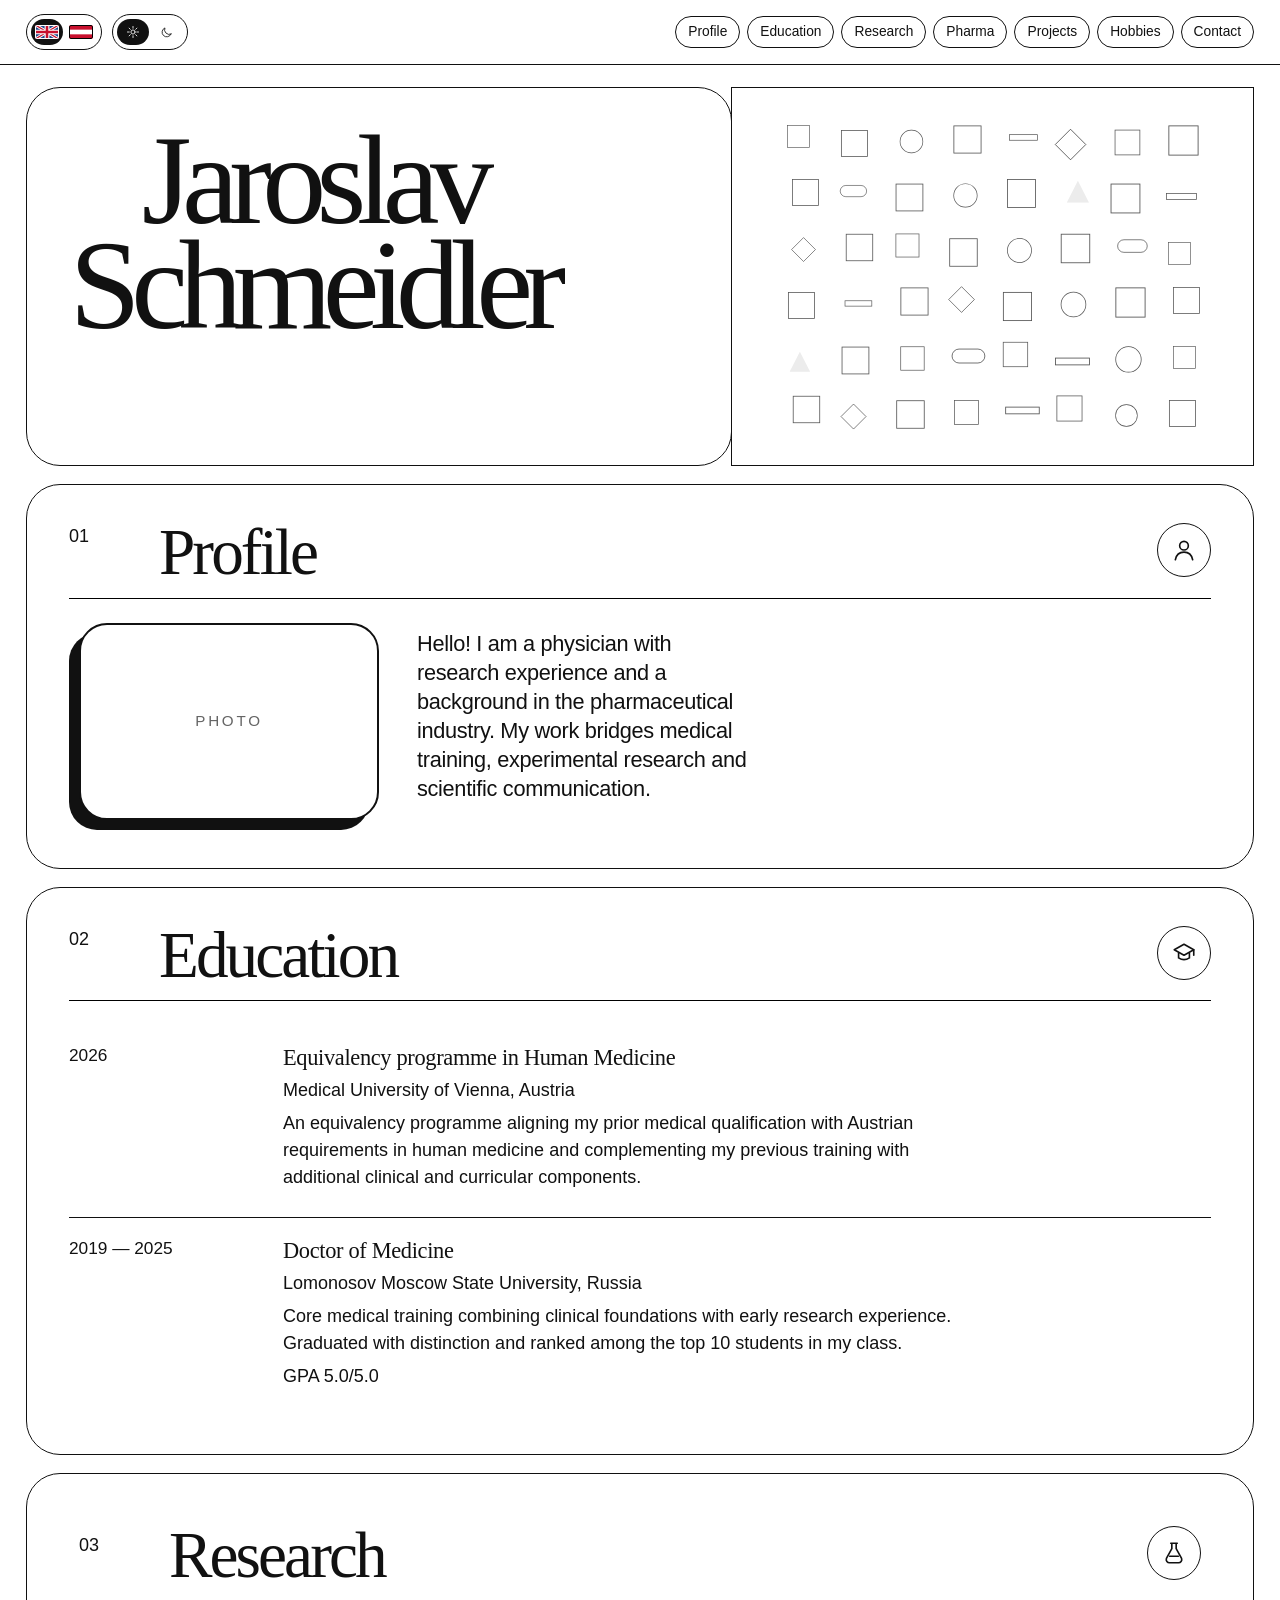
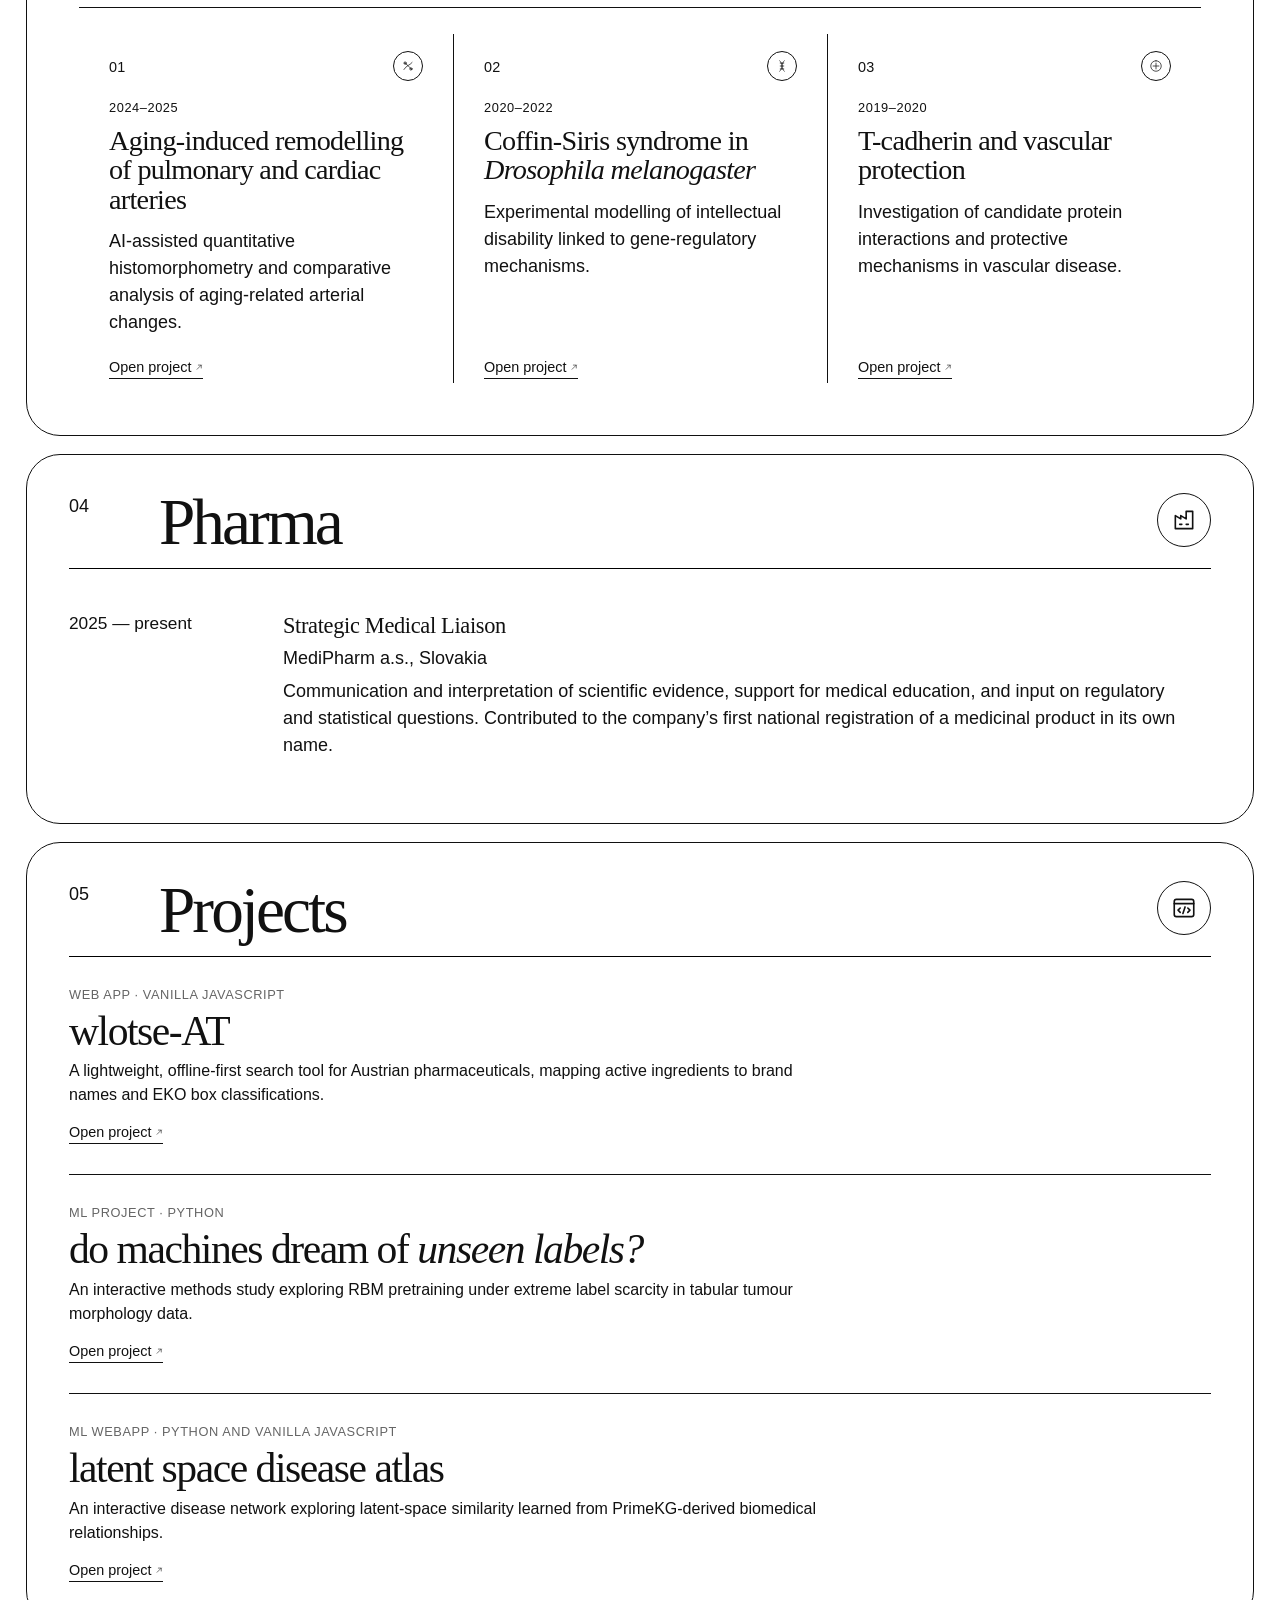
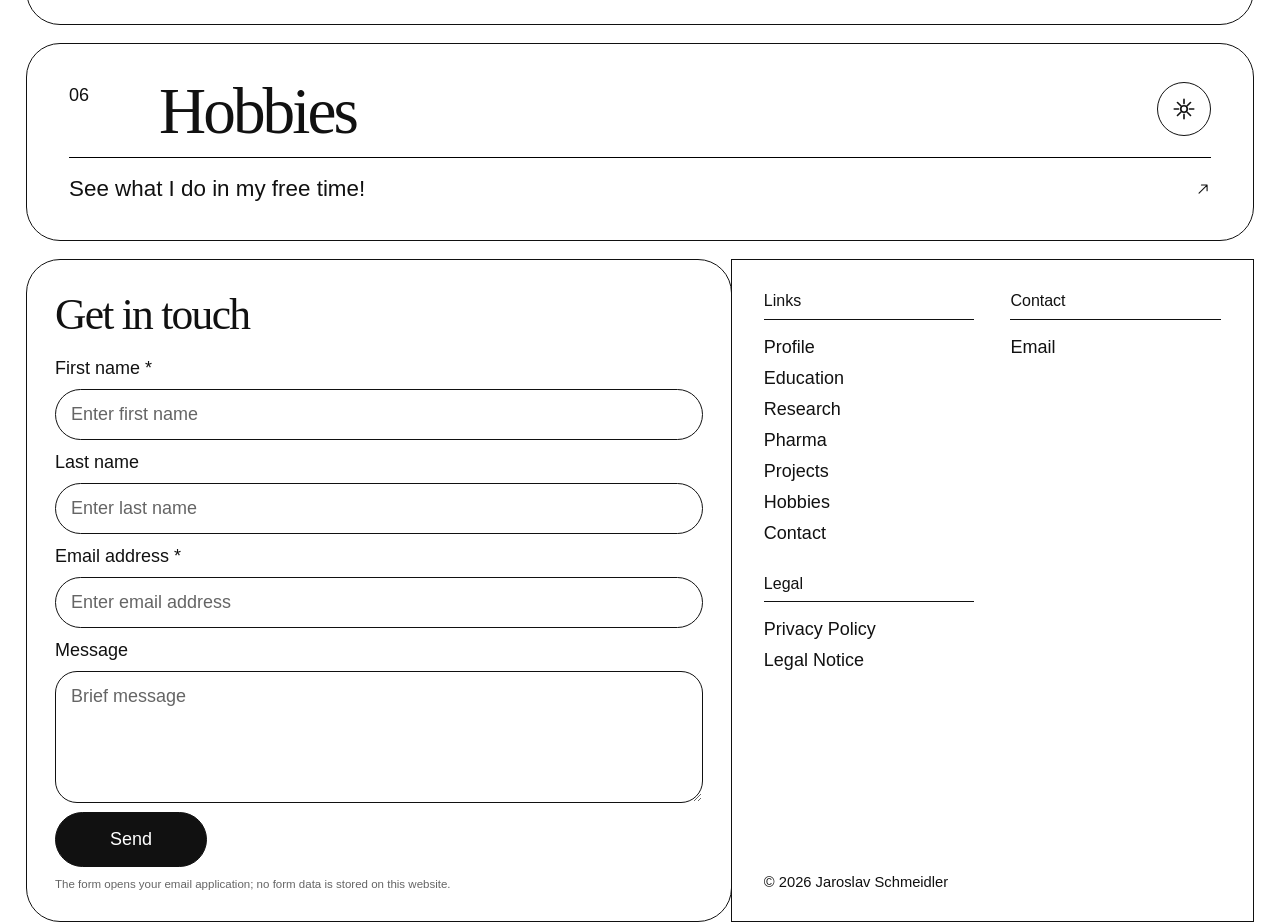
==== index.html @ 6e978675 "Update index.html" ====
<!DOCTYPE html>
<html lang="en">
<head>
  <meta charset="UTF-8" />
  <meta name="viewport" content="width=device-width, initial-scale=1.0" />
  <meta name="description" content="Jaro Schmeidler | CV" />
  <title>Jaro Schmeidler | CV</title>

  <link
          rel="icon"
          href="data:image/svg+xml,%3Csvg xmlns='http://www.w3.org/2000/svg' viewBox='0 0 64 64'%3E%3Crect x='1' y='1' width='62' height='62' rx='16' fill='white' stroke='black' stroke-width='2'/%3E%3Ctext x='32' y='47' text-anchor='middle' font-family='Georgia,serif' font-size='48' fill='black'%3EJ%3C/text%3E%3C/svg%3E"
  />

  <script data-theme-init>
    try {
      const savedTheme = localStorage.getItem("site-theme");
      document.documentElement.dataset.theme = savedTheme || "light";
    } catch {
      document.documentElement.dataset.theme = "light";
    }
  </script>

  <link rel="stylesheet" href="style.css?v=44" />
</head>
<body>
<header class="site-header">
  <div class="header-left">
    <div class="language-switch lang-en" aria-label="Language selection">
      <a
              class="lang-link active"
              href="index.html"
              lang="en"
              hreflang="en"
              aria-label="English"
      >
          <span class="flag-frame" aria-hidden="true">
            <svg
                    class="flag-icon"
                    viewBox="0 0 30 18"
                    preserveAspectRatio="none"
                    xmlns="http://www.w3.org/2000/svg"
                    aria-hidden="true"
                    focusable="false"
            >
              <g>
                <rect width="30" height="18" fill="#21468B" />
                <path
                        d="M-1 -1L31 19M31 -1L-1 19"
                        stroke="#fff"
                        stroke-width="4"
                        stroke-linecap="butt"
                />
                <path
                        d="M-1 -1L31 19M31 -1L-1 19"
                        stroke="#C8102E"
                        stroke-width="1.5"
                        stroke-linecap="butt"
                />
                <path
                        d="M15 0v18M0 9h30"
                        stroke="#fff"
                        stroke-width="6"
                        stroke-linecap="butt"
                />
                <path
                        d="M15 0v18M0 9h30"
                        stroke="#C8102E"
                        stroke-width="3.2"
                        stroke-linecap="butt"
                />
              </g>
            </svg>
          </span>
      </a>

      <a
              class="lang-link"
              href="index-de.html"
              lang="de"
              hreflang="de"
              aria-label="Deutsch"
      >
          <span class="flag-frame" aria-hidden="true">
            <svg
                    class="flag-icon"
                    viewBox="0 0 30 18"
                    preserveAspectRatio="none"
                    xmlns="http://www.w3.org/2000/svg"
                    aria-hidden="true"
                    focusable="false"
            >
              <rect width="30" height="18" fill="#fff" />
              <rect width="30" height="6" y="0" fill="#C8102E" />
              <rect width="30" height="6" y="12" fill="#C8102E" />
            </svg>
          </span>
      </a>
    </div>

    <button
            class="theme-toggle"
            type="button"
            aria-label="Toggle colour scheme"
            aria-pressed="false"
            title="Light / dark mode"
    >
        <span class="theme-track" aria-hidden="true">
          <svg class="theme-sun" viewBox="0 0 24 24">
            <circle cx="12" cy="12" r="3.5" />
            <path d="M12 2.5v3M12 18.5v3M2.5 12h3M18.5 12h3M5.3 5.3l2.1 2.1M16.6 16.6l2.1 2.1M18.7 5.3l-2.1 2.1M7.4 16.6l-2.1 2.1" />
          </svg>

          <svg class="theme-moon" viewBox="0 0 24 24">
            <path d="M19 15.5A8 8 0 0 1 8.5 5a8 8 0 1 0 10.5 10.5z" />
          </svg>

          <span class="theme-knob"></span>
        </span>
    </button>
  </div>

  <button class="menu-toggle" aria-expanded="false" aria-controls="main-nav">
    <span></span>
    <span></span>
    <b class="sr-only">Open menu</b>
  </button>

  <nav id="main-nav" class="nav">
    <a href="#profile">Profile</a>
    <a href="#education">Education</a>
    <a href="#research">Research</a>
    <a href="#experience">Pharma</a>
    <a href="#projects">Projects</a>
    <a href="#hobbies">Hobbies</a>
    <a href="#contact">Contact</a>
  </nav>
</header>

<main id="top">
  <section class="hero page-shell">
    <div class="hero-title-card">
      <h1>Jaroslav<br>Schmeidler</h1>
    </div>

    <div class="hero-symbol-card" aria-hidden="true">
      <div class="abstract-grid" aria-hidden="true"></div>
    </div>
  </section>

  <section class="content-card page-shell home-section" id="profile">
    <div class="card-heading">
      <span>01</span>
      <h2>Profile</h2>
      <span class="section-icon" aria-hidden="true">
          <svg viewBox="0 0 24 24">
            <circle cx="12" cy="8" r="4" />
            <path d="M4 21c1-5 4-7 8-7s7 2 8 7" />
          </svg>
        </span>
    </div>

    <div class="profile-grid profile-only-grid">
      <div class="profile-image-frame" aria-hidden="true">
        <div class="profile-image-inner">
          <div class="profile-image-placeholder">PHOTO</div>
        </div>
      </div>

      <div class="large-copy profile-copy">
        <p>
          Hello! I am a physician with research experience and a background in the pharmaceutical industry. My work bridges medical training, experimental research and scientific communication.
        </p>
      </div>
    </div>
  </section>

  <section class="content-card page-shell home-section" id="education">
    <div class="card-heading simple-heading">
      <span>02</span>
      <h2>Education</h2>
      <span class="section-icon" aria-hidden="true">
          <svg viewBox="0 0 24 24">
            <path d="M3 9l9-5 9 5-9 5z" />
            <path d="M7 12v4.5c3 2 7 2 10 0V12" />
            <path d="M21 9v5" />
          </svg>
        </span>
    </div>

    <div class="education-list">
      <article class="education-row">
        <div class="timeline-date">2026</div>
        <div>
          <h3>Equivalency programme in Human Medicine</h3>
          <p class="institution">Medical University of Vienna, Austria</p>
          <p>
            An equivalency programme aligning my prior medical qualification with Austrian requirements in human medicine and complementing my previous training with additional clinical and curricular components.
          </p>
        </div>
      </article>

      <article class="education-row">
        <div class="timeline-date">2019 — 2025</div>
        <div>
          <h3>Doctor of Medicine</h3>
          <p class="institution">Lomonosov Moscow State University, Russia</p>
          <p>
            Core medical training combining clinical foundations with early research experience. Graduated with distinction and ranked among the top 10 students in my class.
          </p>
          <p>GPA 5.0/5.0</p>
        </div>
      </article>
    </div>
  </section>

  <section class="page-shell home-section research-section" id="research">
    <div class="research-title-pill">
      <span class="section-number">03</span>
      <h2>Research</h2>
      <span class="section-icon research-heading-icon" aria-hidden="true">
          <svg viewBox="0 0 24 24">
            <path d="M9 3h6M10 3v5l-5 9a3 3 0 0 0 3 4h8a3 3 0 0 0 3-4l-5-9V3" />
            <path d="M8 15h8" />
          </svg>
        </span>
    </div>

    <div class="research-grid">
      <a class="research-card" href="research.html#vascular-aging">
          <span class="research-icon" aria-hidden="true">
            <svg viewBox="0 0 24 24">
              <path d="M5 18c4-7 10-7 14-12M6 7c4 2 8 6 12 11" />
              <circle cx="7" cy="7" r="2" />
              <circle cx="17" cy="17" r="2" />
            </svg>
          </span>
        <span class="number">01</span>
        <p class="meta">2024–2025</p>
        <h3>Aging-induced remodelling of pulmonary and cardiac arteries</h3>
        <p>AI-assisted quantitative histomorphometry and comparative analysis of aging-related arterial changes.</p>
        <span class="open">
            Open project
            <svg class="arrow-icon" viewBox="0 0 20 20" aria-hidden="true" focusable="false">
              <path d="M5 15L15 5M8 5h7v7" />
            </svg>
          </span>
      </a>

      <a class="research-card" href="research.html#coffin-siris">
          <span class="research-icon" aria-hidden="true">
            <svg viewBox="0 0 24 24">
              <path d="M8 3c6 4 2 14 8 18M16 3C10 7 14 17 8 21" />
              <path d="M9 7h6M9 12h6M9 17h6" />
            </svg>
          </span>
        <span class="number">02</span>
        <p class="meta">2020–2022</p>
        <h3>Coffin-Siris syndrome in <em>Drosophila melanogaster</em></h3>
        <p>Experimental modelling of intellectual disability linked to gene-regulatory mechanisms.</p>
        <span class="open">
            Open project
            <svg class="arrow-icon" viewBox="0 0 20 20" aria-hidden="true" focusable="false">
              <path d="M5 15L15 5M8 5h7v7" />
            </svg>
          </span>
      </a>

      <a class="research-card" href="research.html#t-cadherin">
          <span class="research-icon" aria-hidden="true">
            <svg viewBox="0 0 24 24">
              <path d="M12 3c5 0 9 4 9 9s-4 9-9 9-9-4-9-9 4-9 9-9z" />
              <path d="M7 12h10M12 7v10" />
            </svg>
          </span>
        <span class="number">03</span>
        <p class="meta">2019–2020</p>
        <h3>T-cadherin and vascular protection</h3>
        <p>Investigation of candidate protein interactions and protective mechanisms in vascular disease.</p>
        <span class="open">
            Open project
            <svg class="arrow-icon" viewBox="0 0 20 20" aria-hidden="true" focusable="false">
              <path d="M5 15L15 5M8 5h7v7" />
            </svg>
          </span>
      </a>
    </div>
  </section>

  <section class="content-card page-shell home-section" id="experience">
    <div class="card-heading">
      <span>04</span>
      <h2>Pharma</h2>
      <span class="section-icon" aria-hidden="true">
          <svg viewBox="0 0 24 24">
            <path d="M4 20V8l5 3V8l5 3V4h6v16z" />
            <path d="M8 16h2M14 16h2" />
          </svg>
        </span>
    </div>

    <div class="timeline">
      <article class="timeline-item">
        <div class="timeline-date">2025 — present</div>
        <div>
          <h3>Strategic Medical Liaison</h3>
          <p class="institution">MediPharm a.s., Slovakia</p>
          <p>
            Communication and interpretation of scientific evidence, support for medical education, and input on regulatory and statistical questions. Contributed to the company’s first national registration of a medicinal product in its own name.
          </p>
        </div>
      </article>
    </div>
  </section>

  <section class="content-card page-shell projects-card home-section" id="projects">
    <div class="card-heading">
      <span>05</span>
      <h2>Projects</h2>
      <span class="section-icon" aria-hidden="true">
          <svg viewBox="0 0 24 24">
            <rect x="3" y="4" width="18" height="16" rx="2" />
            <path d="M3 8h18M8.5 12l-2 2 2 2M15.5 12l2 2-2 2M13 11l-2 6" />
          </svg>
        </span>
    </div>

    <a
            class="project-feature"
            href="https://schmeidler.at/wlotse-at.github.io/"
            target="_blank"
            rel="noopener noreferrer"
    >
        <span class="project-feature-copy">
          <span class="project-tech">Web app · Vanilla JavaScript</span>
          <strong>wlotse-AT</strong>
          <span class="project-description">
            A lightweight, offline-first search tool for Austrian pharmaceuticals, mapping active ingredients to brand names and EKO box classifications.
          </span>
          <span class="open">
            Open project
            <svg class="arrow-icon" viewBox="0 0 20 20" aria-hidden="true" focusable="false">
              <path d="M5 15L15 5M8 5h7v7" />
            </svg>
          </span>
        </span>
    </a>

    <a class="project-feature" href="rbm-study/index.html">
        <span class="project-feature-copy">
          <span class="project-tech">ML PROJECT · PYTHON</span>
          <strong>do machines dream of <em>unseen labels?</em></strong>
          <span class="project-description">
            An interactive methods study exploring RBM pretraining under extreme label scarcity in tabular tumour morphology data.
          </span>
          <span class="open">
            Open project
            <svg class="arrow-icon" viewBox="0 0 20 20" aria-hidden="true" focusable="false">
              <path d="M5 15L15 5M8 5h7v7" />
            </svg>
          </span>
        </span>
    </a>

        <a class="project-feature" href="lsda/index.html">
        <span class="project-feature-copy">
          <span class="project-tech">ML WEBAPP · PYTHON AND VANILLA JAVASCRIPT</span>
          <strong>latent space disease atlas</strong>
          <span class="project-description">
            An interactive disease network exploring latent-space similarity learned from PrimeKG-derived biomedical relationships.
          </span>
          <span class="open">
            Open project
            <svg class="arrow-icon" viewBox="0 0 20 20" aria-hidden="true" focusable="false">
              <path d="M5 15L15 5M8 5h7v7" />
            </svg>
          </span>
        </span>
    </a>
  </section>

  <section class="content-card page-shell hobbies-card home-section" id="hobbies">
    <div class="card-heading">
      <span>06</span>
      <h2>Hobbies</h2>
      <span class="section-icon" aria-hidden="true">
          <svg viewBox="0 0 24 24">
            <path d="M12 3v4M12 17v4M3 12h4M17 12h4" />
            <path d="M6 6l3 3M15 15l3 3M18 6l-3 3M9 15l-3 3" />
            <circle cx="12" cy="12" r="3" />
          </svg>
        </span>
    </div>

    <a class="hobby-callout" href="hobbies.html">
      <span>See what I do in my free time!</span>
      <svg class="arrow-icon" viewBox="0 0 20 20" aria-hidden="true" focusable="false">
        <path d="M5 15L15 5M8 5h7v7" />
      </svg>
    </a>
  </section>

  <section class="contact-footer page-shell" id="contact">
    <div class="contact-panel">
      <h2>Get in touch</h2>

      <form id="contact-form">
        <label>
          First name *
          <input name="firstName" required placeholder="Enter first name">
        </label>

        <label>
          Last name
          <input name="lastName" placeholder="Enter last name">
        </label>

        <label>
          Email address *
          <input name="email" type="email" required placeholder="Enter email address">
        </label>

        <label>
          Message
          <textarea name="message" rows="4" placeholder="Brief message"></textarea>
        </label>

        <button type="submit">Send</button>
        <p class="form-note">
          The form opens your email application; no form data is stored on this website.
        </p>
      </form>
    </div>

    <footer class="footer-panel">
      <div class="footer-columns">
        <div>
          <h3>Links</h3>
          <a href="#profile">Profile</a>
          <a href="#education">Education</a>
          <a href="research.html">Research</a>
          <a href="#experience">Pharma</a>
          <a href="#projects">Projects</a>
          <a href="hobbies.html">Hobbies</a>
          <a href="#contact">Contact</a>
        </div>

        <div>
          <h3>Contact</h3>
          <a href="mailto:kontakt@schmeidler.at">Email</a>
        </div>

        <div>
          <h3>Legal</h3>
          <a href="privacy.html">Privacy Policy</a>
          <a href="legal-notice.html">Legal Notice</a>
        </div>
      </div>

      <p class="copyright">© <span id="year"></span> Jaroslav Schmeidler</p>
    </footer>
  </section>
</main>

<script src="script.js?v=42"></script>
</body>
</html>
---- style.css ----
:root {
  --black: #1a1a1a;
  --white: #f8f8f8;
  --ink: #1a1a1a;
  --line: #303030;
  --soft: #b9b9b9;
  --max: 1500px;
  --radius: 34px;
}

* {
  box-sizing: border-box;
}

html {
  scroll-behavior: smooth;
}

body {
  margin: 0;
  background: var(--black);
  color: var(--white);
  font-family: "Helvetica Neue", Helvetica, Arial, "Segoe UI", sans-serif;
  font-size: 18px;
  line-height: 1.5;
  font-weight: 300;
}

a {
  color: inherit;
  text-decoration: none;
}

button, input, textarea {
  font: inherit;
}

.sr-only {
  position: absolute;
  width: 1px;
  height: 1px;
  padding: 0;
  margin: -1px;
  overflow: hidden;
  clip: rect(0, 0, 0, 0);
  white-space: nowrap;
  border: 0;
}

.page-shell {
  width: min(calc(100% - 52px), var(--max));
  margin: 0 auto;
}

.site-header {
  position: sticky;
  top: 0;
  z-index: 50;
  width: min(calc(100% - 52px), var(--max));
  margin: 0 auto;
  padding: 22px 0;
  display: flex;
  justify-content: space-between;
  align-items: center;
  background: var(--black);
}

.name-pill, .footer-name {
  display: inline-flex;
  align-items: center;
  justify-content: center;
  border: 2px solid var(--white);
  border-radius: 999px;
  padding: 12px 30px;
  font-weight: 500;
}

.nav {
  display: flex;
  gap: 28px;
  align-items: center;
  font-weight: 500;
  font-size: .92rem;
}

.nav a:hover {
  text-decoration: underline;
  text-underline-offset: 5px;
}

.menu-toggle {
  display: none;
  background: transparent;
  border: 0;
}

.menu-toggle span {
  display: block;
  width: 26px;
  height: 2px;
  background: white;
  margin: 5px 0;
}

.hero {
  display: grid;
  grid-template-columns: 1.2fr .8fr;
  gap: 18px;
  padding: 34px 0 72px;
}

.hero-title-card, .hero-info-card, .content-card, .research-card {
  background: var(--white);
  color: var(--ink);
  border-radius: var(--radius);
}

.hero-title-card {
  padding: 54px 52px;
  min-height: 510px;
  display: flex;
  flex-direction: column;
  justify-content: space-between;
}

.kicker {
  margin: 0;
  font-size: 1rem;
  font-weight: 500;
}

.hero h1 {
  margin: 0;
  font-size: clamp(4.8rem, 10vw, 10.5rem);
  line-height: .82;
  letter-spacing: -.075em;
}

.hero-info-card {
  padding: 48px;
  display: flex;
  flex-direction: column;
  justify-content: flex-end;
}

.hero-intro {
  font-size: clamp(1.5rem, 2.6vw, 2.5rem);
  font-weight: 500;
  line-height: 1.12;
  margin: 0 0 48px;
}

.quick-facts {
  margin: 0;
  border-top: 2px solid var(--ink);
}

.quick-facts div {
  display: grid;
  grid-template-columns: 140px 1fr;
  gap: 20px;
  padding: 14px 0;
  border-bottom: 1px solid #999;
}

.quick-facts dt {
  font-size: .8rem;
  text-transform: uppercase;
  font-weight: 500;
}

.quick-facts dd {
  margin: 0;
  font-weight: 500;
}

.content-card {
  padding: 52px;
  margin-bottom: 18px;
}

.card-heading {
  display: grid;
  grid-template-columns: 90px 1fr;
  align-items: start;
  border-bottom: 2px solid var(--ink);
  padding-bottom: 22px;
  margin-bottom: 42px;
}

.card-heading span {
  font-weight: 500;
}

.card-heading h2, .dark-section-head h2 {
  margin: 0;
  font-size: clamp(2.8rem, 6vw, 6.7rem);
  line-height: .9;
  letter-spacing: -.06em;
}

.large-copy {
  max-width: 1000px;
  margin-left: auto;
}

.large-copy p:first-child {
  font-size: clamp(1.6rem, 3.1vw, 3rem);
  line-height: 1.14;
  font-weight: 500;
}

.large-copy p {
  margin: 0 0 26px;
}

.timeline {
  border-top: 0;
}

.timeline-item {
  display: grid;
  grid-template-columns: 180px 1fr;
  gap: 42px;
  padding: 28px 0;
  border-bottom: 1px solid #000;
}

.timeline-date {
  font-weight: 500;
  font-size: .92rem;
}

.timeline-item h3 {
  margin: 0 0 2px;
  font-size: 1.45rem;
}

.timeline-item p {
  margin: 6px 0;
  max-width: 900px;
}

.institution {
  font-weight: 500;
}

.compact .timeline-item:last-child {
  border-bottom: 0;
}

.dark-section-head {
  display: grid;
  grid-template-columns: 90px 1fr .8fr;
  align-items: end;
  padding: 70px 0 34px;
  border-bottom: 2px solid var(--white);
}

.dark-section-head span {
  font-weight: 500;
}

.dark-section-head p {
  margin: 0 0 5px;
  color: #c8c8c8;
  max-width: 390px;
}

.research-grid {
  display: grid;
  grid-template-columns: repeat(3, 1fr);
  gap: 18px;
  padding: 18px 0 72px;
}

.research-card {
  padding: 34px;
  min-height: 430px;
  display: flex;
  flex-direction: column;
  transition: transform .18s ease;
}

.research-card:hover {
  transform: translateY(-5px);
}

.research-card .number {
  font-weight: 500;
  font-size: .85rem;
}

.research-card .meta {
  margin: 52px 0 14px;
  text-transform: uppercase;
  font-size: .76rem;
  font-weight: 500;
  letter-spacing: .05em;
}

.research-card h3 {
  font-size: clamp(1.8rem, 2.6vw, 2.8rem);
  line-height: 1.03;
  letter-spacing: -.035em;
  margin: 0 0 20px;
}

.research-card p {
  margin: 0;
}

.research-card .open {
  margin-top: auto;
  padding-top: 34px;
  font-weight: 500;
  width: max-content;
  border-bottom: 1px solid var(--page-line);
  padding-bottom: 2px;
}

.contact-footer {
  display: grid;
  grid-template-columns: 1fr 1fr;
  gap: 0;
  padding: 72px 0 0;
}

.contact-panel {
  background: var(--white);
  color: var(--ink);
  border-radius: var(--radius);
  padding: 42px 34px 34px;
}

.contact-panel h2 {
  margin: 0 0 24px;
  font-size: clamp(2.4rem, 4vw, 4.2rem);
  letter-spacing: -.04em;
}

.contact-panel form {
  display: grid;
  gap: 13px;
}

.contact-panel label {
  display: grid;
  gap: 7px;
  font-weight: 500;
}

.contact-panel input, .contact-panel textarea {
  width: 100%;
  border: 2px solid var(--ink);
  border-radius: 28px;
  padding: 14px 18px;
  background: transparent;
  color: var(--ink);
  outline: none;
}

.contact-panel textarea {
  border-radius: 22px;
  resize: vertical;
}

.contact-panel input:focus, .contact-panel textarea:focus {
  box-shadow: 0 0 0 2px #777;
}

.contact-panel button {
  justify-self: start;
  border: 0;
  border-radius: 999px;
  background: var(--ink);
  color: white;
  padding: 13px 54px;
  font-weight: 500;
  cursor: pointer;
}

.form-note {
  font-size: .72rem;
  color: #666;
  margin: 0;
}

.footer-panel {
  border: 1px solid var(--white);
  padding: 34px 38px;
  display: flex;
  flex-direction: column;
  min-height: 100%;
  margin-left: -1px;
}

.footer-name {
  align-self: flex-start;
  margin-bottom: 70px;
}

.footer-columns {
  display: grid;
  grid-template-columns: 1fr 1fr;
  gap: 34px 48px;
}

.footer-columns>div {
  display: flex;
  flex-direction: column;
  align-items: flex-start;
}

.footer-columns h3 {
  margin: 0 0 12px;
  background: var(--white);
  color: var(--ink);
  width: 100%;
  padding: 3px 12px;
  font-size: 1.05rem;
}

.footer-columns a, .footer-columns span {
  font-weight: 500;
  margin: 2px 0;
}

.footer-columns a:hover {
  text-decoration: underline;
  text-underline-offset: 4px;
}

.copyright {
  margin: auto 0 0;
  font-weight: 500;
  font-size: .92rem;
  padding-top: 40px;
}

.research-page {
  padding-bottom: 60px;
}

.subhero {
  padding: 58px 0 54px;
}

.subhero h1 {
  font-size: clamp(4rem, 9vw, 9rem);
  line-height: .85;
  letter-spacing: -.07em;
  margin: 36px 0 24px;
}

.subhero p {
  max-width: 700px;
  font-size: 1.2rem;
}

.project-detail {
  background: var(--white);
  color: var(--ink);
  border-radius: var(--radius);
  padding: 46px;
  margin-bottom: 18px;
}

.project-detail-grid {
  display: grid;
  grid-template-columns: .8fr 1.2fr;
  gap: 70px;
}

.project-detail .meta {
  font-weight: 500;
  text-transform: uppercase;
  font-size: .8rem;
}

.project-detail h2 {
  font-size: clamp(2.5rem, 4.6vw, 5.4rem);
  line-height: .95;
  letter-spacing: -.05em;
  margin: 10px 0 0;
}

.detail-copy h3 {
  margin: 0 0 8px;
  font-size: 1rem;
  text-transform: uppercase;
}

.detail-copy p, .detail-copy ul {
  margin: 0 0 28px;
}

.back-row {
  padding: 30px 0;
  font-weight: 500;
}

.legal-page {
  padding: 54px 0 80px;
}

.legal-card {
  background: var(--white);
  color: var(--ink);
  border-radius: var(--radius);
  padding: 48px;
}

.legal-card h1 {
  font-size: clamp(3rem, 7vw, 7rem);
  letter-spacing: -.06em;
  margin: 0 0 35px;
}

.legal-card h2 {
  margin-top: 38px;
}

.legal-card a {
  text-decoration: underline;
}

.legal-card p, .legal-card li {
  max-width: 900px;
}

@media(max-width:950px) {
  .nav {
    display: none;
    position: absolute;
    top: 74px;
    left: 0;
    right: 0;
    background: var(--black);
    padding: 26px;
    flex-direction: column;
    align-items: flex-start;
  }
  .nav.open {
    display: flex;
  }
  .menu-toggle {
    display: block;
  }
  .hero, .contact-footer {
    grid-template-columns: 1fr;
  }
  .hero-title-card {
    min-height: 400px;
  }
  .dark-section-head {
    grid-template-columns: 60px 1fr;
  }
  .dark-section-head p {
    grid-column: 2;
  }
  .research-grid {
    grid-template-columns: 1fr;
  }
  .research-card {
    min-height: 320px;
  }
  .project-detail-grid {
    grid-template-columns: 1fr;
  }
  .footer-panel {
    margin-left: 0;
    margin-top: 18px;
  }
  .footer-name {
    margin-bottom: 40px;
  }
}

@media(max-width:640px) {
  body {
    font-size: 16px;
  }
  .page-shell, .site-header {
    width: min(calc(100% - 24px), var(--max));
  }
  .site-header {
    padding: 14px 0;
  }
  .name-pill {
    padding: 9px 17px;
  }
  .hero {
    padding-top: 18px;
  }
  .hero-title-card, .hero-info-card, .content-card, .research-card, .contact-panel, .project-detail, .legal-card {
    border-radius: 24px;
  }
  .hero-title-card, .hero-info-card, .content-card {
    padding: 28px 24px;
  }
  .hero h1 {
    font-size: clamp(3.6rem, 20vw, 6rem);
  }
  .card-heading {
    grid-template-columns: 42px 1fr;
  }
  .timeline-item {
    grid-template-columns: 1fr;
    gap: 8px;
  }
  .dark-section-head {
    padding-top: 52px;
  }
  .contact-panel {
    padding: 30px 22px;
  }
  .footer-panel {
    padding: 28px 24px;
  }
  .footer-columns {
    grid-template-columns: 1fr;
  }
  .project-detail {
    padding: 30px 24px;
  }
}

.legal-hero {
  background: var(--white);
  color: var(--ink);
  border-radius: var(--radius);
  padding: 46px;
  margin-bottom: 18px;
}

.legal-hero .eyebrow {
  margin: 0 0 12px;
  font-weight: 500;
  text-transform: uppercase;
  font-size: .78rem;
}

.legal-hero h1 {
  margin: 0 0 18px;
  font-size: clamp(3rem, 7vw, 7rem);
  line-height: .9;
  letter-spacing: -.06em;
}

.legal-hero p {
  max-width: 760px;
}

.legal-grid {
  display: grid;
  grid-template-columns: 260px 1fr;
  gap: 18px;
}

.legal-toc, .legal-content {
  background: var(--white);
  color: var(--ink);
  border-radius: var(--radius);
  padding: 30px;
}

.legal-toc {
  align-self: start;
  position: sticky;
  top: 100px;
}

.legal-toc a {
  display: block;
  font-weight: 500;
  padding: 8px 0;
}

.legal-content section {
  padding: 0 0 28px;
  margin-bottom: 28px;
  border-bottom: 1px solid #000;
}

.legal-content section:last-child {
  border-bottom: 0;
  margin-bottom: 0;
}

.legal-content h2 {
  font-size: 1.45rem;
  margin: 0 0 12px;
}

.legal-content h3 {
  margin: 22px 0 8px;
}

.legal-content a {
  text-decoration: underline;
  text-underline-offset: 3px;
}

.legal-address {
  font-style: normal;
}

.legal-note {
  font-size: .9rem;
  color: #555;
}

@media(max-width:850px) {
  .legal-grid {
    grid-template-columns: 1fr;
  }
  .legal-toc {
    position: static;
  }
}

h1, h2, h3, h4, h5, h6 {
  font-weight: 500;
}

.hero h1, .card-heading h2, .dark-section-head h2, .subhero h1, .project-detail h2, .legal-hero h1, .legal-card h1 {
  font-weight: 400;
}

strong, b {
  font-weight: 500;
}

.institution {
  font-weight: 400;
}

.timeline-item h3, .research-card h3, .contact-panel h2 {
  font-weight: 400;
}

.name-pill, .footer-name {
  border-width: 1px;
}

.quick-facts {
  border-top-width: 1px;
}

.card-heading {
  border-bottom-width: 1px;
}

.timeline {
  border-top: 0;
}

.dark-section-head {
  border-bottom-width: 1px;
}

.contact-panel input, .contact-panel textarea {
  border-width: 1px;
}

.footer-panel {
  border-width: 1px;
  margin-left: 0;
}

.legal-content section {
  border-bottom-width: 1px;
}

:root {
  --line: #000;
}

.nav {
  gap: 10px;
}

.nav a {
  border: 1px solid #fff;
  border-radius: 999px;
  padding: 9px 16px;
  line-height: 1;
  transition: background .16s ease, color .16s ease;
}

.nav a:hover {
  background: #fff;
  color: #000;
  text-decoration: none;
}

.hero {
  grid-template-columns: 1.25fr .75fr;
}

.hero-symbol-card {
  min-height: 510px;
  border: 1px solid #fff;
  border-radius: var(--radius);
  padding: 30px;
  display: flex;
  align-items: stretch;
}

.symbol-grid {
  display: grid;
  grid-template-columns: 1fr 1fr;
  grid-template-rows: 1fr 1fr;
  gap: 16px;
  width: 100%;
}

.symbol-tile {
  border: 1px solid #fff;
  border-radius: 26px;
  display: grid;
  place-items: center;
  min-height: 180px;
}

.symbol-tile.wide {
  grid-column: 1/-1;
}

.symbol-tile svg {
  width: 44%;
  max-width: 120px;
  fill: none;
  stroke: #fff;
  stroke-width: 1.6;
  stroke-linecap: round;
  stroke-linejoin: round;
}

.symbol-tile svg circle {
  fill: none;
}

.card-heading {
  grid-template-columns: 90px 1fr auto;
}

.section-icon {
  width: 54px;
  height: 54px;
  border: 1px solid #000;
  border-radius: 50%;
  display: grid;
  place-items: center;
}

.section-icon.light {
  border-color: #fff;
}

.section-icon svg {
  width: 26px;
  height: 26px;
  fill: none;
  stroke: currentColor;
  stroke-width: 1.5;
  stroke-linecap: round;
  stroke-linejoin: round;
}

.dark-section-head {
  grid-template-columns: 90px 1fr .8fr auto;
}

.research-card {
  position: relative;
}

.research-icon {
  position: absolute;
  top: 28px;
  right: 28px;
  width: 48px;
  height: 48px;
  border: 1px solid #000;
  border-radius: 50%;
  display: grid;
  place-items: center;
}

.research-icon svg {
  width: 24px;
  height: 24px;
  fill: none;
  stroke: #000;
  stroke-width: 1.4;
  stroke-linecap: round;
  stroke-linejoin: round;
}

.timeline-item {
  border-bottom-color: #000;
}

.quick-facts div {
  border-bottom-color: #000;
}

.legal-content section {
  border-bottom-color: #000;
}

.contact-panel input:focus, .contact-panel textarea:focus {
  box-shadow: 0 0 0 1px #000;
}

@media(max-width:950px) {
  .hero {
    grid-template-columns: 1fr;
  }
  .hero-symbol-card {
    min-height: 360px;
  }
  .dark-section-head {
    grid-template-columns: 60px 1fr auto;
  }
  .dark-section-head p {
    grid-column: 2;
  }
  .section-icon {
    width: 46px;
    height: 46px;
  }
}

@media(max-width:640px) {
  .nav {
    gap: 10px;
  }
  .nav a {
    width: 100%;
    padding: 12px 16px;
  }
  .card-heading {
    grid-template-columns: 42px 1fr auto;
  }
  .section-icon {
    width: 42px;
    height: 42px;
  }
  .section-icon svg {
    width: 21px;
    height: 21px;
  }
  .hero-symbol-card {
    min-height: 300px;
    padding: 20px;
  }
  .symbol-tile {
    min-height: 120px;
    border-radius: 20px;
  }
}

.header-actions {
  display: flex;
  align-items: center;
  gap: 12px;
  margin-left: auto;
  margin-right: 18px;
}

.utility-switches {
  display: flex;
  align-items: center;
  gap: 8px;
}

.switch-group {
  display: flex;
  align-items: center;
  border: 1px solid #fff;
  border-radius: 999px;
  padding: 3px;
  gap: 2px;
}

.switch-button {
  width: 34px;
  height: 30px;
  display: grid;
  place-items: center;
  border: 0;
  border-radius: 999px;
  background: transparent;
  color: #fff;
  cursor: pointer;
  font-size: 17px;
  line-height: 1;
  padding: 0;
}

a.switch-button {
  font-size: 17px;
}

.switch-button svg {
  width: 17px;
  height: 17px;
  fill: none;
  stroke: currentColor;
  stroke-width: 1.5;
  stroke-linecap: round;
  stroke-linejoin: round;
}

.switch-button.active {
  background: #fff;
  color: #000;
}

.switch-button:focus-visible {
  outline: 2px solid #fff;
  outline-offset: 3px;
}

.site-header {
  flex-wrap: wrap;
}

.site-header .nav {
  margin-left: auto;
}

body.view-mobile .page-shell, body.view-mobile .site-header {
  width: min(calc(100% - 24px), 430px);
}

body.view-mobile .site-header {
  padding: 14px 0;
}

body.view-mobile .site-header .nav {
  display: none;
  position: absolute;
  top: 66px;
  left: 0;
  right: 0;
  background: var(--black);
  padding: 18px 12px 24px;
  flex-direction: column;
  align-items: stretch;
  z-index: 60;
}

body.view-mobile .site-header .nav.open {
  display: flex;
}

body.view-mobile .menu-toggle {
  display: block;
}

body.view-mobile .nav a {
  width: 100%;
  padding: 12px 16px;
  text-align: center;
}

body.view-mobile .hero, body.view-mobile .contact-footer {
  grid-template-columns: 1fr;
}

body.view-mobile .hero {
  padding-top: 18px;
  gap: 12px;
}

body.view-mobile .hero-title-card, body.view-mobile .hero-info-card, body.view-mobile .content-card, body.view-mobile .research-card, body.view-mobile .contact-panel, body.view-mobile .project-detail, body.view-mobile .legal-card {
  border-radius: 24px;
}

body.view-mobile .hero-title-card, body.view-mobile .hero-info-card, body.view-mobile .content-card {
  padding: 28px 24px;
}

body.view-mobile .hero-title-card {
  min-height: 330px;
}

body.view-mobile .hero h1 {
  font-size: clamp(3.7rem, 18vw, 5.6rem);
}

body.view-mobile .hero-symbol-card {
  min-height: 290px;
  padding: 16px;
  border-radius: 24px;
}

body.view-mobile .symbol-grid {
  gap: 10px;
}

body.view-mobile .symbol-tile {
  min-height: 110px;
  border-radius: 18px;
}

body.view-mobile .card-heading {
  grid-template-columns: 42px 1fr auto;
  gap: 8px;
}

body.view-mobile .card-heading h2 {
  font-size: 2rem;
}

body.view-mobile .section-icon {
  width: 40px;
  height: 40px;
}

body.view-mobile .timeline-item {
  grid-template-columns: 1fr;
  gap: 8px;
}

body.view-mobile .dark-section-head {
  grid-template-columns: 42px 1fr auto;
  padding-top: 46px;
  gap: 8px;
}

body.view-mobile .dark-section-head p {
  grid-column: 2/-1;
}

body.view-mobile .research-grid {
  grid-template-columns: 1fr;
  gap: 12px;
  padding-bottom: 46px;
}

body.view-mobile .research-card {
  min-height: 300px;
  padding: 26px;
}

body.view-mobile .contact-footer {
  padding-top: 46px;
}

body.view-mobile .contact-panel {
  padding: 28px 22px;
}

body.view-mobile .footer-panel {
  margin: 12px 0 0;
  padding: 28px 22px;
}

body.view-mobile .footer-columns {
  grid-template-columns: 1fr;
  gap: 24px;
}

body.view-mobile .project-detail-grid, body.view-mobile .legal-grid {
  grid-template-columns: 1fr;
}

body.view-mobile .project-detail {
  padding: 28px 22px;
}

body.view-mobile .legal-toc {
  position: static;
}

body.view-mobile .subhero h1 {
  font-size: 3.7rem;
}

body.view-mobile .header-actions {
  margin-right: 8px;
  gap: 7px;
}

body.view-mobile .utility-switches {
  gap: 5px;
}

body.view-mobile .switch-button {
  width: 30px;
  height: 28px;
}

body.view-mobile .name-pill {
  padding: 8px 14px;
  font-size: .88rem;
}

@media(max-width:760px) {
  .site-header {
    gap: 8px;
  }
  .header-actions {
    order: 2;
    margin: 0 0 0 auto;
    gap: 8px;
  }
  .menu-toggle {
    margin-left: 2px;
  }
  .utility-switches {
    gap: 6px;
  }
  .switch-button {
    width: 30px;
    height: 28px;
    font-size: 15px;
  }
  .switch-button svg {
    width: 15px;
    height: 15px;
  }
  .name-pill {
    padding: 9px 14px;
    font-size: .9rem;
  }
  .site-header .nav {
    order: 3;
    width: 100%;
  }
}

@media(max-width:420px) {
  .page-shell, .site-header {
    width: calc(100% - 18px);
  }
  .name-pill {
    padding: 8px 11px;
    font-size: .8rem;
  }
  .header-actions {
    gap: 5px;
  }
  .switch-group {
    padding: 2px;
  }
  .switch-button {
    width: 27px;
    height: 26px;
    font-size: 14px;
  }
  .switch-button svg {
    width: 14px;
    height: 14px;
  }
  .hero-title-card, .hero-info-card, .content-card {
    padding: 24px 20px;
  }
  .hero h1 {
    font-size: 17vw;
  }
  .research-card {
    padding: 24px 20px;
  }
  .research-icon {
    top: 20px;
    right: 20px;
  }
}

.header-actions {
  position: relative;
  z-index: 120;
  pointer-events: auto;
}

.utility-switches, .switch-group, .switch-button {
  pointer-events: auto;
}

.switch-button {
  position: relative;
  isolation: isolate;
}

.arrow-icon {
  display: inline-block;
  width: 1em;
  height: 1em;
  vertical-align: -.13em;
  fill: none;
  stroke: currentColor;
  stroke-width: 1.5;
  stroke-linecap: round;
  stroke-linejoin: round;
  margin-left: .18em;
}

.arrow-icon.arrow-left {
  margin-left: 0;
  margin-right: .28em;
}

.open {
  display: inline-flex;
  align-items: center;
  gap: .12em;
}

.back-row a {
  display: inline-flex;
  align-items: center;
}

body.view-desktop .page-shell, body.view-desktop .site-header {
  width: min(calc(100% - 48px), var(--max));
}

body.view-desktop .hero {
  grid-template-columns: 1.25fr .75fr;
}

body.view-desktop .contact-footer {
  grid-template-columns: 1fr 1fr;
}

body.view-desktop .research-grid {
  grid-template-columns: repeat(3, 1fr);
}

body.view-desktop .footer-columns {
  grid-template-columns: repeat(3, 1fr);
}

body.view-desktop .timeline-item {
  grid-template-columns: 180px 1fr;
}

body.view-desktop .project-detail-grid {
  grid-template-columns: .85fr 1.15fr;
}

body.view-desktop .legal-grid {
  grid-template-columns: 260px 1fr;
}

body.view-desktop .menu-toggle {
  display: none;
}

body.view-desktop .site-header .nav {
  display: flex;
  position: static;
  padding: 0;
  background: transparent;
  flex-direction: row;
  align-items: center;
  width: auto;
}

@media(max-width:950px) {
  body.view-desktop {
    min-width: 980px;
    overflow-x: auto;
  }
  body.view-desktop .site-header {
    position: relative;
  }
}

@media(max-width:760px) {
  body.view-desktop .header-actions {
    order: initial;
    margin-left: auto;
    margin-right: 18px;
  }
  body.view-desktop .site-header .nav {
    order: initial;
    width: auto;
  }
}

.utility-switches, .switch-group, .switch-button, .header-actions {
  display: none!important;
}

.arrow-icon {
  width: .68em!important;
  height: .68em!important;
  vertical-align: -.06em!important;
  margin-left: .12em!important;
  stroke-width: 1.45!important;
}

.arrow-icon.arrow-left {
  margin-left: 0!important;
  margin-right: .2em!important;
}

.hero-title-card h1 {
  width: 82%;
  text-align: center;
  align-self: flex-start;
  transform: translateX(-2%);
}

@media(max-width:950px) {
  .hero-title-card h1 {
    width: 88%;
    transform: translateX(-1%);
  }
}

@media(max-width:640px) {
  .hero-title-card h1 {
    width: 94%;
    transform: none;
  }
}

.utility-switches, .switch-group, .switch-button, .header-actions {
  display: none!important;
}

.arrow-icon {
  width: .58em!important;
  height: .58em!important;
  vertical-align: -.04em!important;
  margin-left: .10em!important;
  stroke-width: 1.35!important;
}

.arrow-icon.arrow-left {
  margin-left: 0!important;
  margin-right: .18em!important;
}

.site-header {
  justify-content: flex-start;
  gap: 18px;
}

.site-header .nav {
  margin-left: 0;
}

.dark-section-head .section-icon {
  align-self: center;
  justify-self: end;
  margin: 0;
  transform: none;
}

.footer-columns {
  margin-top: 0;
}

@media(max-width:950px) {
  .dark-section-head .section-icon {
    align-self: center;
  }
}
.site-header {
  justify-content: flex-start;
  align-items: center;
  gap: 18px;
}

.site-header .nav {
  margin-left: auto !important;
}

.content-card .timeline {
  border-top: 0 !important;
}

.content-card .timeline-item:last-child {
  border-bottom: 0 !important;
}

.dark-section-head {
  grid-template-columns: 90px minmax(0, 1fr) auto !important;
  grid-template-rows: auto auto;
  align-items: start !important;
  column-gap: 0;
}

.dark-section-head > span:first-child {
  grid-column: 1;
  grid-row: 1;
  align-self: start;
}

.dark-section-head h2 {
  grid-column: 2;
  grid-row: 1;
  align-self: start;
}

.dark-section-head p {
  grid-column: 2 !important;
  grid-row: 2;
  margin-top: 18px;
}

.dark-section-head .section-icon {
  grid-column: 3;
  grid-row: 1;
  align-self: start !important;
  justify-self: end;
  margin: 0 !important;
  transform: none !important;
}

@media(max-width:950px) {
  .site-header {
    gap: 12px;
  }
  .site-header .nav {
    margin-left: auto !important;
  }
  .dark-section-head {
    grid-template-columns: 60px minmax(0, 1fr) auto !important;
  }
}

@media(max-width:640px) {
  .dark-section-head {
    grid-template-columns: 42px minmax(0, 1fr) auto !important;
  }
  .dark-section-head p {
    margin-top: 14px;
  }
}

.contact-panel h2 {
  line-height: 1.02;
}

.site-header {
  justify-content: flex-start !important;
  align-items: center !important;
  gap: 18px !important;
}

.site-header .nav {
  margin-left: auto !important;
}

.large-copy {
  max-width: 900px !important;
}

.large-copy p:first-child {
  font-size: clamp(1.15rem, 1.7vw, 1.62rem) !important;
  line-height: 1.34 !important;
  font-weight: 300 !important;
  letter-spacing: -.015em;
}

.content-card .card-heading {
  border-bottom: 1px solid #000 !important;
  margin-bottom: 34px !important;
}

.content-card .timeline {
  border-top: 0 !important;
}

.content-card .timeline-item {
  border-bottom: 1px solid #000 !important;
}

.content-card .timeline-item:last-child {
  border-bottom: 0 !important;
}

.dark-section-head {
  display: grid !important;
  grid-template-columns: 90px minmax(0, 1fr) minmax(260px, .72fr) 62px !important;
  grid-template-rows: auto !important;
  align-items: center !important;
  column-gap: 24px !important;
  padding: 58px 0 34px !important;
  border-bottom: 1px solid #fff !important;
}

.dark-section-head > span:first-child {
  grid-column: 1 !important;
  grid-row: 1 !important;
  align-self: center !important;
}

.dark-section-head h2 {
  grid-column: 2 !important;
  grid-row: 1 !important;
  align-self: center !important;
}

.dark-section-head p {
  grid-column: 3 !important;
  grid-row: 1 !important;
  align-self: center !important;
  margin: 0 !important;
}

.dark-section-head .section-icon {
  grid-column: 4 !important;
  grid-row: 1 !important;
  align-self: center !important;
  justify-self: end !important;
  margin: 0 !important;
  transform: none !important;
}

@media(max-width:950px) {
  .site-header {
    gap: 12px !important;
  }
  .dark-section-head {
    grid-template-columns: 60px minmax(0, 1fr) 54px !important;
    grid-template-rows: auto auto !important;
    column-gap: 12px !important;
  }
  .dark-section-head > span:first-child {
    grid-column: 1 !important;
    grid-row: 1 !important;
  }
  .dark-section-head h2 {
    grid-column: 2 !important;
    grid-row: 1 !important;
  }
  .dark-section-head .section-icon {
    grid-column: 3 !important;
    grid-row: 1 !important;
  }
  .dark-section-head p {
    grid-column: 2 / 4 !important;
    grid-row: 2 !important;
    margin-top: 14px !important;
  }
}

@media(max-width:640px) {
  .dark-section-head {
    grid-template-columns: 42px minmax(0, 1fr) 46px !important;
    padding-top: 46px !important;
  }
}

:root {
  --heading-serif: "Iowan Old Style", "Palatino Linotype", "Book Antiqua", Palatino, Georgia, serif;
}

.site-header {
  border-bottom: 1px solid #fff !important;
  padding-top: 16px !important;
  padding-bottom: 16px !important;
}

.hero h1, .card-heading h2, .dark-section-head h2, .contact-panel h2, .subhero h1, .project-detail h2, .legal-hero h1, .legal-card h1, .research-card h3, .timeline-item h3, .hobby-callout {
  font-family: var(--heading-serif) !important;
  font-weight: 400 !important;
}

.timeline-date {
  font-size: 1.24rem !important;
  line-height: 1.15 !important;
  font-weight: 400 !important;
  letter-spacing: -.02em;
}

.research-card .meta, .project-detail .meta {
  font-size: .88rem !important;
  letter-spacing: .035em !important;
}

.dark-section-head {
  grid-template-columns: 90px minmax(0, 1fr) auto !important;
  grid-template-rows: auto auto !important;
  column-gap: 0 !important;
  row-gap: 10px !important;
  align-items: start !important;
  padding: 34px 0 20px !important;
}

.dark-section-head > span:first-child {
  grid-column: 1 !important;
  grid-row: 1 !important;
  align-self: start !important;
  padding-top: .34rem;
}

.dark-section-head h2 {
  grid-column: 2 !important;
  grid-row: 1 !important;
  align-self: start !important;
}

.dark-section-head p {
  grid-column: 2 !important;
  grid-row: 2 !important;
  margin: 0 !important;
  max-width: 520px !important;
}

.dark-section-head .section-icon {
  grid-column: 3 !important;
  grid-row: 1 !important;
  align-self: start !important;
  justify-self: end !important;
  margin: 0 !important;
  width: 54px !important;
  height: 54px !important;
}

.dark-section-head .section-icon svg {
  width: 26px !important;
  height: 26px !important;
}

.hero {
  padding: 22px 0 38px !important;
}

.hero-title-card, .hero-symbol-card {
  min-height: 360px !important;
}

.hero-title-card {
  padding: 40px 42px !important;
}

.hero-symbol-card {
  padding: 24px !important;
}

.content-card {
  padding: 38px 42px !important;
  margin-bottom: 12px !important;
}

.content-card .card-heading {
  padding-bottom: 16px !important;
  margin-bottom: 24px !important;
}

.card-heading h2, .dark-section-head h2 {
  font-size: clamp(2.6rem, 5.1vw, 5.6rem) !important;
}

.large-copy p:first-child {
  margin-bottom: 0 !important;
}

.timeline-item {
  padding: 20px 0 !important;
  gap: 34px !important;
}

.research-grid {
  gap: 12px !important;
  padding: 12px 0 38px !important;
}

.research-card {
  min-height: 340px !important;
  padding: 28px !important;
}

.research-card .meta {
  margin: 38px 0 10px !important;
}

.research-card h3 {
  font-size: clamp(1.7rem, 2.25vw, 2.35rem) !important;
  margin-bottom: 14px !important;
}

.research-card .open {
  padding-top: 22px !important;
}

.contact-footer {
  padding: 38px 0 0 !important;
}

.contact-panel {
  padding: 32px 28px 28px !important;
}

.contact-panel h2 {
  margin-bottom: 18px !important;
  font-size: clamp(2.2rem, 3.4vw, 3.5rem) !important;
}

.contact-panel form {
  gap: 9px !important;
}

.contact-panel input, .contact-panel textarea {
  padding: 11px 15px !important;
}

.contact-panel textarea {
  min-height: 82px;
}

.footer-panel {
  padding: 28px 32px !important;
}

.footer-columns {
  gap: 22px 36px !important;
}

.copyright {
  padding-top: 26px !important;
}

.subhero {
  padding: 36px 0 30px !important;
}

.subhero h1 {
  margin: 22px 0 16px !important;
}

.project-detail {
  padding: 34px !important;
  margin-bottom: 12px !important;
}

.project-detail-grid {
  gap: 46px !important;
}

.detail-copy p, .detail-copy ul {
  margin-bottom: 20px !important;
}

.back-row {
  padding: 20px 0 !important;
}

.legal-page {
  padding: 34px 0 52px !important;
}

.legal-hero {
  padding: 34px !important;
  margin-bottom: 12px !important;
}

.legal-grid {
  gap: 12px !important;
}

.legal-toc, .legal-content {
  padding: 24px !important;
}

.legal-content section {
  padding-bottom: 20px !important;
  margin-bottom: 20px !important;
}

.hobbies-card {
  margin-top: 0;
}

.hobby-callout {
  display: flex;
  align-items: center;
  justify-content: space-between;
  gap: 18px;
  font-size: clamp(1.65rem, 3vw, 3rem);
  line-height: 1.05;
  padding: 4px 0 2px;
}

.hobby-callout .arrow-icon {
  flex: 0 0 auto;
  width: .72em !important;
  height: .72em !important;
}

.compact-subhero {
  padding-bottom: 22px !important;
}

.hobby-detail {
  min-height: 0;
}

@media(max-width:950px) {
  .site-header {
    padding-top: 13px !important;
    padding-bottom: 13px !important;
  }
  .hero-title-card, .hero-symbol-card {
    min-height: 310px !important;
  }
  .content-card {
    padding: 30px !important;
  }
  .dark-section-head {
    grid-template-columns: 60px minmax(0, 1fr) auto !important;
    grid-template-rows: auto auto !important;
  }
  .dark-section-head p {
    grid-column: 2 / 4 !important;
    grid-row: 2 !important;
  }
  .dark-section-head .section-icon {
    grid-column: 3 !important;
    grid-row: 1 !important;
    width: 46px !important;
    height: 46px !important;
  }
  .research-grid {
    grid-template-columns: 1fr !important;
  }
  .research-card {
    min-height: 280px !important;
  }
}

@media(max-width:640px) {
  .site-header {
    padding-top: 11px !important;
    padding-bottom: 11px !important;
  }
  .hero {
    padding-top: 14px !important;
    padding-bottom: 24px !important;
  }
  .hero-title-card, .hero-symbol-card {
    min-height: 250px !important;
  }
  .hero-title-card, .content-card {
    padding: 24px 20px !important;
  }
  .content-card .card-heading {
    margin-bottom: 18px !important;
  }
  .timeline-item {
    padding: 16px 0 !important;
  }
  .timeline-date {
    font-size: 1.1rem !important;
  }
  .dark-section-head {
    grid-template-columns: 42px minmax(0, 1fr) auto !important;
    padding: 30px 0 16px !important;
  }
  .dark-section-head .section-icon {
    width: 42px !important;
    height: 42px !important;
  }
  .dark-section-head .section-icon svg {
    width: 21px !important;
    height: 21px !important;
  }
  .research-grid {
    padding-bottom: 26px !important;
  }
  .research-card {
    padding: 22px !important;
    min-height: 250px !important;
  }
  .research-card .meta {
    margin-top: 32px !important;
  }
  .contact-footer {
    padding-top: 28px !important;
  }
  .footer-panel {
    padding: 24px 22px !important;
  }
  .project-detail {
    padding: 24px 20px !important;
  }
}

.profile-grid {
  display: grid;
  grid-template-columns: minmax(220px, 320px) minmax(0, 1fr);
  gap: 34px;
  align-items: start;
}

.profile-image-frame {
  border: 2px solid var(--ink);
  border-radius: 28px;
  padding: 10px;
  background: var(--white);
}

.profile-image-inner {
  border: 2px solid var(--ink);
  border-radius: 22px;
  padding: 0;
  background: linear-gradient(180deg, #f5f5f5 0%, #ececec 100%);
  overflow: hidden;
}

.profile-image-placeholder {
  min-height: 380px;
  display: flex;
  align-items: center;
  justify-content: center;
  font-size: .95rem;
  letter-spacing: .18em;
  text-transform: uppercase;
  color: #666;
  background: radial-gradient(circle at 68% 18%, rgba(0, 0, 0, .06) 0 8%, transparent 9%), linear-gradient(135deg, rgba(0, 0, 0, .045), rgba(0, 0, 0, .01) 58%);
}

.profile-copy {
  margin-left: 0 !important;
  max-width: none !important;
}

.profile-copy p:first-child {
  margin-top: 4px;
}

@media(max-width:950px) {
  .profile-grid {
    grid-template-columns: 1fr;
    gap: 24px;
  }
  .profile-image-frame {
    max-width: 340px;
  }
  .profile-image-placeholder {
    min-height: 300px;
  }
}

@media(max-width:640px) {
  .profile-image-frame {
    max-width: none;
    padding: 8px;
    border-radius: 24px;
  }
  .profile-image-inner {
    border-radius: 18px;
  }
  .profile-image-placeholder {
    min-height: 240px;
    font-size: .88rem;
  }
}

.profile-education-grid {
  grid-template-columns: minmax(230px, 310px) minmax(0, 1fr) !important;
  gap: 38px !important;
  align-items: stretch !important;
}

.profile-main {
  min-width: 0;
  display: flex;
  flex-direction: column;
  justify-content: space-between;
}

.profile-copy {
  padding: 2px 0 26px;
}

.education-inline {
  margin-top: 4px;
  border-top: 1px solid #000;
}

.education-inline-heading {
  display: flex;
  align-items: center;
  justify-content: space-between;
  gap: 18px;
  padding: 15px 0 11px;
  font-size: .78rem;
  font-weight: 500;
  letter-spacing: .11em;
  text-transform: uppercase;
}

.education-inline-icon {
  display: grid;
  place-items: center;
  width: 30px;
  height: 30px;
}

.education-inline-icon svg {
  width: 22px;
  height: 22px;
  fill: none;
  stroke: currentColor;
  stroke-width: 1.35;
  stroke-linecap: round;
  stroke-linejoin: round;
}

.education-inline-list {
  border-top: 1px solid #000;
}

.education-inline-row {
  display: grid;
  grid-template-columns: 155px minmax(0, 1fr);
  gap: 28px;
  padding: 16px 0;
  border-bottom: 1px solid #000;
}

.education-inline-row:last-child {
  border-bottom: 0;
}

.education-inline-row h3 {
  margin: 0 0 2px;
  font-size: 1.18rem;
  font-weight: 500;
}

.education-inline-row p {
  margin: 4px 0 0;
}

.profile-image-frame {
  align-self: stretch;
}

.profile-image-inner, .profile-image-placeholder {
  height: 100%;
}

.profile-image-placeholder {
  min-height: 100% !important;
}

@media(max-width:950px) {
  .profile-education-grid {
    grid-template-columns: minmax(210px, 290px) minmax(0, 1fr) !important;
    gap: 26px !important;
  }
  .education-inline-row {
    grid-template-columns: 130px minmax(0, 1fr);
    gap: 20px;
  }
}

@media(max-width:760px) {
  .profile-education-grid {
    grid-template-columns: 1fr !important;
  }
  .profile-image-frame {
    max-width: 320px;
  }
  .profile-image-placeholder {
    min-height: 300px !important;
  }
  .education-inline-row {
    grid-template-columns: 1fr;
    gap: 5px;
  }
}

.education-inline {
  margin-top: 8px !important;
  border-top: 1px solid #000 !important;
}

.education-inline-heading {
  display: none !important;
}

.education-inline-list {
  border-top: 0 !important;
}

.education-inline-row {
  grid-template-columns: 155px minmax(0, 1fr) !important;
  gap: 28px !important;
  padding: 17px 0 !important;
  border-bottom: 1px solid #000 !important;
}

.education-inline-row:last-child {
  border-bottom: 0 !important;
}

.education-inline-row h3 {
  font-size: 1.22rem !important;
}

.profile-image-frame {
  border: 2px solid var(--ink) !important;
  border-radius: 28px !important;
  padding: 0 !important;
  background: var(--white) !important;
  box-shadow: -10px 10px 0 var(--ink) !important;
  margin-left: 10px;
  margin-bottom: 10px;
}

.profile-image-inner {
  border: 0 !important;
  border-radius: 25px !important;
  overflow: hidden !important;
  background: linear-gradient(180deg, #f5f5f5 0%, #ececec 100%) !important;
}

.dark-section-head {
  display: grid !important;
  grid-template-columns: 90px minmax(0, 1fr) auto !important;
  align-items: start !important;
  padding: 48px 0 18px !important;
  border-bottom: 1px solid var(--white) !important;
  column-gap: 0 !important;
}

.dark-section-head > span:first-child {
  grid-column: 1 !important;
  grid-row: 1 !important;
  align-self: start !important;
  padding-top: .34rem !important;
}

.dark-section-head h2 {
  grid-column: 2 !important;
  grid-row: 1 !important;
  align-self: start !important;
}

.dark-section-head .section-icon {
  grid-column: 3 !important;
  grid-row: 1 !important;
  align-self: start !important;
  justify-self: end !important;
  margin: 0 !important;
  width: 54px !important;
  height: 54px !important;
}

.dark-section-head .section-icon svg {
  width: 26px !important;
  height: 26px !important;
}

.research-section-intro {
  margin: 12px 0 0 90px;
  max-width: 520px;
  color: #c8c8c8;
  font-size: .92rem;
  font-weight: 300;
}

@media(max-width:950px) {
  .education-inline-row {
    grid-template-columns: 130px minmax(0, 1fr) !important;
    gap: 20px !important;
  }
  .dark-section-head {
    grid-template-columns: 60px minmax(0, 1fr) auto !important;
    padding: 36px 0 16px !important;
  }
  .dark-section-head .section-icon {
    width: 46px !important;
    height: 46px !important;
  }
  .research-section-intro {
    margin-left: 60px;
  }
}

@media(max-width:760px) {
  .education-inline-row {
    grid-template-columns: 1fr !important;
    gap: 5px !important;
  }
  .profile-image-frame {
    margin-left: 8px;
    margin-bottom: 8px;
    box-shadow: -8px 8px 0 var(--ink) !important;
  }
}

@media(max-width:640px) {
  .dark-section-head {
    grid-template-columns: 42px minmax(0, 1fr) auto !important;
    padding: 30px 0 14px !important;
  }
  .dark-section-head .section-icon {
    width: 42px !important;
    height: 42px !important;
  }
  .dark-section-head .section-icon svg {
    width: 21px !important;
    height: 21px !important;
  }
  .research-section-intro {
    margin: 10px 0 0 42px;
    font-size: .86rem;
  }
}

.education-inline-row {
  grid-template-columns: 155px minmax(0, 1fr) 42px !important;
  align-items: center !important;
}

.education-cap {
  width: 38px;
  height: 38px;
  border: 1px solid #000;
  border-radius: 50%;
  display: grid;
  place-items: center;
  justify-self: end;
  align-self: center;
}

.education-cap svg {
  width: 21px;
  height: 21px;
  fill: none;
  stroke: currentColor;
  stroke-width: 1.35;
  stroke-linecap: round;
  stroke-linejoin: round;
}

.hobby-callout, .hobby-callout span {
  font-family: "Helvetica Neue", Helvetica, Arial, "Segoe UI", sans-serif !important;
  font-style: normal !important;
}

@media(max-width:950px) {
  .education-inline-row {
    grid-template-columns: 130px minmax(0, 1fr) 38px !important;
  }
  .education-cap {
    width: 34px;
    height: 34px;
  }
  .education-cap svg {
    width: 19px;
    height: 19px;
  }
}

@media(max-width:760px) {
  .education-inline-row {
    grid-template-columns: minmax(0, 1fr) 36px !important;
    gap: 8px 14px !important;
  }
  .education-inline-row .timeline-date {
    grid-column: 1;
  }
  .education-inline-row > div:nth-child(2) {
    grid-column: 1;
  }
  .education-cap {
    grid-column: 2;
    grid-row: 1 / span 2;
    align-self: center;
  }
}

.home-section {
  margin-bottom: 18px !important;
}

.content-card.home-section {
  margin-bottom: 18px !important;
}

.profile-only-grid {
  grid-template-columns: minmax(230px, 310px) minmax(0, 1fr) !important;
  gap: 38px !important;
  align-items: center !important;
}

.profile-only-grid .profile-image-frame {
  align-self: stretch;
}

.profile-only-grid .profile-copy {
  align-self: center;
}

.simple-heading {
  grid-template-columns: 90px 1fr !important;
}

.education-list {
  border-top: 0;
}

.education-row {
  display: grid;
  grid-template-columns: 180px minmax(0, 1fr) 48px;
  gap: 34px;
  align-items: center;
  padding: 20px 0;
  border-bottom: 1px solid #000;
}

.education-row:last-child {
  border-bottom: 0;
}

.education-row h3 {
  margin: 0 0 2px;
  font-size: 1.45rem;
  font-weight: 400;
}

.education-row p {
  margin: 6px 0;
}

.education-row .education-cap {
  justify-self: end;
}

.research-section {
  margin-bottom: 18px !important;
}

.research-title-pill {
  background: var(--white);
  color: var(--ink);
  border-radius: var(--radius);
  display: grid;
  grid-template-columns: 90px minmax(0, 1fr) minmax(240px, .65fr);
  align-items: end;
  gap: 0;
  padding: 30px 42px 24px;
  margin-bottom: 12px;
}

.research-title-pill .section-number {
  align-self: start;
  padding-top: .35rem;
  font-weight: 500;
}

.research-title-pill h2 {
  margin: 0;
  font-family: Georgia, "Times New Roman", serif;
  font-size: clamp(2.6rem, 5.1vw, 5.6rem);
  line-height: .9;
  letter-spacing: -.045em;
  font-weight: 400;
}

.research-title-pill p {
  margin: 0 0 4px 28px;
  font-size: .92rem;
  line-height: 1.4;
  color: #555;
  max-width: 360px;
}

.research-grid {
  padding: 0 !important;
  gap: 12px !important;
}

#profile, #education, #research, #experience, #hobbies {
  scroll-margin-top: 92px;
}

#profile + #education, #education + #research, #research + #experience, #experience + #hobbies {
  margin-top: 0 !important;
}

.hobby-callout {
  font-size: clamp(1.2rem, 1.75vw, 1.65rem) !important;
  line-height: 1.2 !important;
  padding: 0 !important;
}

.hobbies-card .card-heading {
  margin-bottom: 18px !important;
}

@media(max-width:950px) {
  .profile-only-grid {
    grid-template-columns: minmax(210px, 290px) minmax(0, 1fr) !important;
    gap: 26px !important;
  }
  .research-title-pill {
    grid-template-columns: 60px minmax(0, 1fr);
    padding: 26px 30px 22px;
  }
  .research-title-pill p {
    grid-column: 2;
    margin: 12px 0 0;
  }
  .education-row {
    grid-template-columns: 130px minmax(0, 1fr) 42px;
    gap: 20px;
  }
}

@media(max-width:760px) {
  .profile-only-grid {
    grid-template-columns: 1fr !important;
  }
  .education-row {
    grid-template-columns: minmax(0, 1fr) 38px;
    gap: 8px 14px;
  }
  .education-row .timeline-date {
    grid-column: 1;
  }
  .education-row > div:nth-child(2) {
    grid-column: 1;
  }
  .education-row .education-cap {
    grid-column: 2;
    grid-row: 1 / span 2;
    align-self: center;
  }
}

@media(max-width:640px) {
  .home-section {
    margin-bottom: 12px !important;
  }
  .content-card.home-section {
    margin-bottom: 12px !important;
  }
  .research-section {
    margin-bottom: 12px !important;
  }
  .research-title-pill {
    grid-template-columns: 42px minmax(0, 1fr);
    padding: 22px 20px 18px;
    border-radius: 24px;
  }
  .research-title-pill h2 {
    font-size: clamp(2.3rem, 11vw, 3.7rem);
  }
  .research-title-pill p {
    grid-column: 2;
    margin-top: 9px;
    font-size: .86rem;
  }
  .education-row h3 {
    font-size: 1.2rem;
  }
  .hobby-callout {
    font-size: 1.12rem !important;
  }
}

.simple-heading {
  grid-template-columns: 90px minmax(0, 1fr) auto !important;
  align-items: start !important;
}

.simple-heading .section-icon {
  grid-column: 3 !important;
  justify-self: end !important;
  align-self: start !important;
  margin: 0 !important;
}

.education-row {
  grid-template-columns: 180px minmax(0, 1fr) !important;
}

.education-row .education-cap {
  display: none !important;
}

.research-title-pill {
  grid-template-columns: 90px minmax(0, 1fr) minmax(240px, .65fr) auto !important;
  align-items: start !important;
}

.research-title-pill .section-number {
  grid-column: 1;
  grid-row: 1;
}

.research-title-pill h2 {
  grid-column: 2;
  grid-row: 1;
}

.research-title-pill p {
  grid-column: 3;
  grid-row: 1;
  align-self: end;
  margin: 0 20px 4px 28px !important;
}

.research-title-pill .research-heading-icon {
  grid-column: 4;
  grid-row: 1;
  justify-self: end;
  align-self: start;
  margin: 0 !important;
  width: 54px !important;
  height: 54px !important;
}

.research-title-pill .research-heading-icon svg {
  width: 26px !important;
  height: 26px !important;
}

@media(max-width:950px) {
  .education-row {
    grid-template-columns: 130px minmax(0, 1fr) !important;
  }
  .research-title-pill {
    grid-template-columns: 60px minmax(0, 1fr) auto !important;
  }
  .research-title-pill h2 {
    grid-column: 2;
    grid-row: 1;
  }
  .research-title-pill .research-heading-icon {
    grid-column: 3;
    grid-row: 1;
    width: 46px !important;
    height: 46px !important;
  }
  .research-title-pill .research-heading-icon svg {
    width: 22px !important;
    height: 22px !important;
  }
  .research-title-pill p {
    grid-column: 2 / 4;
    grid-row: 2;
    margin: 12px 0 0 !important;
  }
}

@media(max-width:760px) {
  .education-row {
    grid-template-columns: 1fr !important;
    gap: 8px !important;
  }
  .education-row .timeline-date, .education-row > div:nth-child(2) {
    grid-column: 1 !important;
  }
}

@media(max-width:640px) {
  .simple-heading {
    grid-template-columns: 42px minmax(0, 1fr) auto !important;
  }
  .research-title-pill {
    grid-template-columns: 42px minmax(0, 1fr) auto !important;
  }
  .research-title-pill .research-heading-icon {
    width: 42px !important;
    height: 42px !important;
  }
  .research-title-pill .research-heading-icon svg {
    width: 21px !important;
    height: 21px !important;
  }
}

:root {
  --home-gap: 18px;
  --home-gap-mobile: 12px;
}

.hero {
  padding-bottom: var(--home-gap) !important;
}

.home-section, .content-card.home-section, .research-section {
  margin-bottom: var(--home-gap) !important;
}

.research-title-pill {
  margin-bottom: var(--home-gap) !important;
}

.research-grid {
  margin: 0 !important;
  padding: 0 !important;
}

.contact-footer {
  padding-top: 0 !important;
  margin-top: 0 !important;
}

@media(max-width:640px) {
  .hero {
    padding-bottom: var(--home-gap-mobile) !important;
  }
  .home-section, .content-card.home-section, .research-section {
    margin-bottom: var(--home-gap-mobile) !important;
  }
  .research-title-pill {
    margin-bottom: var(--home-gap-mobile) !important;
  }
  .contact-footer {
    padding-top: 0 !important;
  }
}

@media (min-width:641px) and (max-width:950px) {
  .research-title-pill .research-heading-icon svg {
    width: 26px !important;
    height: 26px !important;
  }
}

.card-heading {
  grid-template-columns: 90px minmax(0, 1fr) auto !important;
}

.card-heading h2 {
  min-width: 0;
}

@media(max-width:950px) {
  .card-heading {
    grid-template-columns: 60px minmax(0, 1fr) auto !important;
    column-gap: 8px;
  }
}

@media(max-width:640px) {
  .card-heading {
    grid-template-columns: 42px minmax(0, 1fr) 42px !important;
    column-gap: 8px;
  }
  .card-heading h2 {
    overflow-wrap: anywhere;
  }
  .card-heading .section-icon {
    justify-self: end !important;
  }
}

.profile-copy p:first-child {
  max-width: 28ch;
}

.research-card {
  position: relative;
  overflow: hidden;
  isolation: isolate;
  background-color: #f6f6f4 !important;
}

.research-card > * {
  position: relative;
  z-index: 1;
}

.research-card::before {
  content: "";
  position: absolute;
  inset: 0;
  opacity: .24;
  z-index: 0;
  pointer-events: none;
  background-repeat: no-repeat;
  background-size: cover;
  background-position: center;
}

.research-card .number {
  position: absolute;
  top: 30px;
  right: 30px;
  font-weight: 500;
  font-size: .9rem;
  letter-spacing: .02em;
}

.research-card .research-icon {
  top: 28px !important;
  left: 28px !important;
  right: auto !important;
}

.research-card:nth-child(1)::before {
  background-image: radial-gradient(circle at 78% 18%, rgba(0, 0, 0, .07) 0 3px, transparent 3.5px), radial-gradient(circle at 82% 26%, rgba(0, 0, 0, .045) 0 2px, transparent 2.6px), radial-gradient(circle at 86% 33%, rgba(0, 0, 0, .04) 0 2px, transparent 2.6px), linear-gradient(135deg, transparent 0 53%, rgba(0, 0, 0, .07) 53% 54.2%, transparent 54.2%), linear-gradient(155deg, transparent 0 59%, rgba(0, 0, 0, .055) 59% 60%, transparent 60%), radial-gradient(circle at 14% 88%, rgba(0, 0, 0, .06), transparent 36%);
}

.research-card:nth-child(2)::before {
  background-image: url("data:image/svg+xml,%3Csvg xmlns='http://www.w3.org/2000/svg' viewBox='0 0 400 400'%3E%3Cg fill='none' stroke='%23000' stroke-opacity='.16' stroke-width='2'%3E%3Cpath d='M120 40c70 60 70 260 140 320'/%3E%3Cpath d='M280 40c-70 60-70 260-140 320'/%3E%3Cpath d='M146 78h108M132 122h136M126 166h148M124 210h152M130 254h140M146 298h108'/%3E%3C/g%3E%3C/svg%3E"), radial-gradient(circle at 80% 20%, rgba(0, 0, 0, .05), transparent 34%);
  background-size: cover;
}

.research-card:nth-child(3)::before {
  background-image: radial-gradient(circle at 74% 28%, rgba(0, 0, 0, .075) 0 70px, transparent 72px), radial-gradient(circle at 74% 28%, transparent 0 92px, rgba(0, 0, 0, .06) 92px 94px, transparent 94px), radial-gradient(circle at 74% 28%, transparent 0 122px, rgba(0, 0, 0, .04) 122px 124px, transparent 124px), radial-gradient(circle at 20% 88%, rgba(0, 0, 0, .05), transparent 34%);
}

.education-row {
  align-items: start !important;
}

.education-row p {
  max-width: 68ch;
}

@media(max-width:640px) {
  .research-card .number {
    top: 23px;
    right: 22px;
  }
  .research-card .research-icon {
    top: 20px !important;
    left: 20px !important;
  }
}

.research-card {
  background: var(--white) !important;
}

.research-card::before {
  content: none !important;
  display: none !important;
  background: none !important;
}

.research-card .research-icon {
  top: 18px !important;
  left: 28px !important;
  right: auto !important;
}

@media(max-width:950px) {
  .research-card .research-icon {
    top: 16px !important;
  }
}

@media(max-width:640px) {
  .research-card .research-icon {
    top: 14px !important;
    left: 20px !important;
  }
}

.research-card .research-icon {
  position: absolute !important;
  top: 28px !important;
  left: 28px !important;
  right: auto !important;
  margin: 0 !important;
  transform: none !important;
}

.research-card .number {
  position: absolute !important;
  top: 30px !important;
  right: 30px !important;
  left: auto !important;
  margin: 0 !important;
}

@media(max-width:640px) {
  .research-card .research-icon {
    top: 20px !important;
    left: 20px !important;
  }
  .research-card .number {
    top: 23px !important;
    right: 22px !important;
  }
}

.research-card .research-icon {
  position: absolute !important;
  top: 18px !important;
  left: 28px !important;
  right: auto !important;
  margin: 0 !important;
  transform: none !important;
}

.research-card .number {
  position: absolute !important;
  top: 30px !important;
  right: 30px !important;
  left: auto !important;
  margin: 0 !important;
}

@media (min-width:641px) and (max-width:950px) {
  .research-card .research-icon {
    top: 16px !important;
  }
}

@media(max-width:640px) {
  .research-card .research-icon {
    top: 14px !important;
    left: 20px !important;
  }
  .research-card .number {
    top: 23px !important;
    right: 22px !important;
  }
}

.research-card .research-icon {
  width: 38px !important;
  height: 38px !important;
  top: 20px !important;
  left: 28px !important;
}

.research-card .research-icon svg {
  width: 19px !important;
  height: 19px !important;
}

@media (min-width:641px) and (max-width:950px) {
  .research-card .research-icon {
    width: 36px !important;
    height: 36px !important;
    top: 18px !important;
  }
  .research-card .research-icon svg {
    width: 18px !important;
    height: 18px !important;
  }
}

@media(max-width:640px) {
  .research-card .research-icon {
    width: 34px !important;
    height: 34px !important;
    top: 16px !important;
    left: 20px !important;
  }
  .research-card .research-icon svg {
    width: 17px !important;
    height: 17px !important;
  }
}

.research-card .research-icon {
  position: absolute !important;
  width: 30px !important;
  height: 30px !important;
  top: 17px !important;
  left: 24px !important;
  right: auto !important;
  margin: 0 !important;
  transform: none !important;
  border-width: 1px !important;
}

.research-card .research-icon svg {
  width: 14px !important;
  height: 14px !important;
  stroke-width: 1.25 !important;
}

.research-card .number {
  top: 23px !important;
  right: 24px !important;
}

@media (min-width:641px) and (max-width:950px) {
  .research-card .research-icon {
    width: 29px !important;
    height: 29px !important;
    top: 16px !important;
    left: 22px !important;
  }
  .research-card .research-icon svg {
    width: 13px !important;
    height: 13px !important;
  }
  .research-card .number {
    top: 22px !important;
    right: 22px !important;
  }
}

@media(max-width:640px) {
  .research-card .research-icon {
    width: 28px !important;
    height: 28px !important;
    top: 14px !important;
    left: 18px !important;
  }
  .research-card .research-icon svg {
    width: 12px !important;
    height: 12px !important;
  }
  .research-card .number {
    top: 20px !important;
    right: 20px !important;
  }
}

:root {
  --page-bg: #ffffff;
  --page-fg: #111111;
  --page-muted: #656565;
  --page-line: #111111;
  --page-field: #ffffff;
  --outline: 1.25px;
  color-scheme: light;
}

html[data-theme="dark"] {
  --page-bg: #111111;
  --page-fg: #f5f5f2;
  --page-muted: #a7a7a2;
  --page-line: #f5f5f2;
  --page-field: #111111;
  color-scheme: dark;
}

html, body {
  background: var(--page-bg)!important;
  color: var(--page-fg)!important;
}

body {
  transition: background-color .22s ease, color .22s ease;
}

.site-header {
  background: var(--page-bg)!important;
  color: var(--page-fg)!important;
  border-bottom: var(--outline) solid var(--page-line)!important;
  padding-top: 14px!important;
  padding-bottom: 14px!important;
  transition: background-color .22s ease, color .22s ease, border-color .22s ease;
}

.header-left {
  display: flex;
  align-items: center;
  gap: 10px;
  flex: 0 0 auto;
}

.site-header .nav {
  margin-left: auto!important;
}

.nav a {
  color: var(--page-fg)!important;
  border-color: var(--page-line)!important;
  background: transparent!important;
}

.nav a:hover, .nav a:focus-visible {
  background: var(--page-fg)!important;
  color: var(--page-bg)!important;
}

.menu-toggle {
  color: var(--page-fg)!important;
}

.menu-toggle span {
  background: var(--page-fg)!important;
}

.hero-title-card, .hero-symbol-card, .content-card, .research-title-pill, .research-card, .contact-panel, .footer-panel, .project-detail, .legal-hero, .legal-toc, .legal-content, .legal-card {
  background: transparent!important;
  color: var(--page-fg)!important;
  border: var(--outline) solid var(--page-line)!important;
  box-shadow: none;
  transition: background-color .22s ease, color .22s ease, border-color .22s ease;
}

.card-heading, .timeline-item, .education-row, .legal-content section {
  border-color: var(--page-line)!important;
}

.card-heading .section-icon, .research-title-pill .section-icon, .research-icon {
  border-color: var(--page-line)!important;
  color: var(--page-fg)!important;
}

.section-icon svg, .research-icon svg {
  stroke: currentColor!important;
}

.research-title-pill p, .form-note, .legal-note {
  color: var(--page-muted)!important;
}

.hero, .contact-footer {
  grid-template-columns: 1.15fr .85fr!important;
  gap: 18px!important;
}

.hero-title-card, .hero-symbol-card, .contact-panel, .footer-panel {
  border-radius: var(--radius)!important;
}

.footer-panel {
  margin: 0!important;
}

.footer-columns h3 {
  background: transparent!important;
  color: var(--page-fg)!important;
  border-bottom: var(--outline) solid var(--page-line);
  padding: 3px 0 8px!important;
}

.hero-symbol-card {
  min-height: 360px!important;
  display: grid!important;
  place-items: center!important;
  padding: 34px!important;
}

.abstract-grid {
  width: min(88%, 430px);
  aspect-ratio: 1;
  display: grid;
  grid-template-columns: repeat(4, 1fr);
  grid-template-rows: repeat(4, 1fr);
  gap: 10px;
}

.abstract-grid > span {
  border: var(--outline) solid var(--page-line);
  border-radius: 10px;
  position: relative;
  overflow: hidden;
}

.abstract-grid > span::after {
  content: "";
  position: absolute;
  inset: 4px;
  border-radius: 6px;
  background: var(--page-fg);
  opacity: 0;
  transform: scale(.82);
  animation: gridFill 8.8s ease-in-out infinite;
  animation-delay: calc(var(--i) * .31s);
}

@keyframes gridFill {
  0%, 14%, 72%, 100% {
    opacity: 0;
    transform: scale(.82);
  }
  25%, 48% {
    opacity: 1;
    transform: scale(1);
  }
  58% {
    opacity: .28;
    transform: scale(.94);
  }
}

@media (prefers-reduced-motion:reduce) {
  .abstract-grid > span::after {
    animation: none;
  }
  .abstract-grid > span:nth-child(2n)::after {
    opacity: 1;
    transform: none;
  }
}

.profile-image-frame {
  border-color: var(--page-line)!important;
  background: var(--page-bg)!important;
  box-shadow: -10px 10px 0 var(--page-fg)!important;
}

.profile-image-inner {
  background: transparent!important;
}

.profile-image-placeholder {
  color: var(--page-muted)!important;
  background: transparent!important;
}

.research-card::before {
  display: none!important;
  content: none!important;
}

.research-card {
  background: transparent!important;
}

.research-card .research-icon {
  background: var(--page-bg)!important;
}

.contact-panel input, .contact-panel textarea {
  background: var(--page-field)!important;
  color: var(--page-fg)!important;
  border-color: var(--page-line)!important;
}

.contact-panel input::placeholder, .contact-panel textarea::placeholder {
  color: var(--page-muted)!important;
}

.contact-panel button {
  background: var(--page-fg)!important;
  color: var(--page-bg)!important;
  border: var(--outline) solid var(--page-line)!important;
}

.contact-panel button:hover {
  background: transparent!important;
  color: var(--page-fg)!important;
}

.subhero {
  border-bottom: 0!important;
}

.subhero h1, .project-detail h2, .legal-hero h1, .card-heading h2, .research-title-pill h2, .contact-panel h2 {
  color: var(--page-fg)!important;
}

.back-row a, .legal-content a, .legal-toc a {
  color: var(--page-fg)!important;
}

@media(max-width:950px) {
  .nav.open {
    background: var(--page-bg)!important;
    color: var(--page-fg)!important;
    border-top: var(--outline) solid var(--page-line);
    border-bottom: var(--outline) solid var(--page-line);
  }
  .hero, .contact-footer {
    grid-template-columns: 1fr!important;
  }
  .footer-panel {
    margin-top: 0!important;
  }
}

@media(max-width:640px) {
  .header-left {
    gap: 7px;
  }
  .hero-symbol-card {
    min-height: 260px!important;
    padding: 24px!important;
  }
  .abstract-grid {
    gap: 7px;
    width: min(92%, 320px);
  }
  .abstract-grid > span {
    border-radius: 8px;
  }
  .abstract-grid > span::after {
    inset: 3px;
    border-radius: 5px;
  }
}

:root {
  --control-w: 76px;
  --control-h: 36px;
  --control-pad: 3px;
  --control-segment: 33px;
}

.hero, .contact-footer {
  gap: 0 !important;
  grid-template-columns: 1.15fr .85fr !important;
}

.hero-title-card, .contact-panel {
  border-radius: var(--radius) !important;
  position: relative;
  z-index: 2;
}

.hero-symbol-card, .footer-panel {
  border-radius: 0 !important;
  margin-left: -1.25px !important;
  position: relative;
  z-index: 1;
}

.hero-symbol-card {
  min-height: 360px !important;
  display: grid !important;
  place-items: center !important;
  padding: 28px !important;
}

.abstract-grid {
  width: min(92%, 500px) !important;
  aspect-ratio: 4 / 3 !important;
  display: grid !important;
  grid-template-columns: repeat(8, minmax(0, 1fr)) !important;
  grid-template-rows: repeat(6, minmax(0, 1fr)) !important;
  gap: 6px !important;
  overflow: hidden;
}

.abstract-cell {
  position: relative;
  display: grid;
  place-items: center;
  min-width: 0;
  min-height: 0;
  border: 0 !important;
  border-radius: 0 !important;
  overflow: visible !important;
}

.abstract-cell::before {
  content: "";
  display: block;
  width: 72%;
  height: 72%;
  box-sizing: border-box;
  border: 1.15px solid var(--page-line);
  background: transparent;
  transform: translate(var(--dx), var(--dy)) scale(var(--shape-scale));
  transform-origin: center;
  animation: geoPulse var(--dur) steps(1, end) var(--delay) infinite;
}

.abstract-cell.shape-circle::before {
  border-radius: 50%;
}

.abstract-cell.shape-pill::before {
  width: 84%;
  height: 38%;
  border-radius: 999px;
}

.abstract-cell.shape-bar::before {
  width: 84%;
  height: 18%;
  border-radius: 0;
}

.abstract-cell.shape-diamond::before {
  width: 56%;
  height: 56%;
  transform: translate(var(--dx), var(--dy)) rotate(45deg) scale(var(--shape-scale));
}

.abstract-cell.shape-triangle::before {
  width: 70%;
  height: 70%;
  border: 0;
  background: var(--page-fg);
  clip-path: polygon(50% 4%, 96% 94%, 4% 94%);
  opacity: .08;
}

@keyframes geoPulse {
  0%, 15% {
    background: transparent;
    opacity: .55;
  }
  16%, 38% {
    background: var(--page-fg);
    opacity: 1;
  }
  39%, 53% {
    background: transparent;
    opacity: 1;
  }
  54%, 68% {
    background: var(--page-fg);
    opacity: .28;
  }
  69%, 100% {
    background: transparent;
    opacity: .72;
  }
}

.abstract-cell.shape-triangle::before {
  animation-name: geoTrianglePulse;
}

@keyframes geoTrianglePulse {
  0%, 20%, 62%, 100% {
    opacity: .08;
    transform: translate(var(--dx), var(--dy)) scale(.72);
  }
  21%, 43% {
    opacity: 1;
    transform: translate(var(--dx), var(--dy)) scale(.96);
  }
  44%, 61% {
    opacity: .3;
    transform: translate(var(--dx), var(--dy)) scale(.8);
  }
}

@media(prefers-reduced-motion:reduce) {
  .abstract-cell::before {
    animation: none !important;
  }
  .abstract-cell:nth-child(3n)::before {
    background: var(--page-fg);
    opacity: 1;
  }
}

html[data-theme="dark"] .nav.open {
  background: #fff !important;
  color: #111 !important;
  border-color: #111 !important;
}

.research-card .meta, .project-detail .meta {
  letter-spacing: .02em !important;
}

@media(max-width:950px) {
  .hero, .contact-footer {
    grid-template-columns: 1fr !important;
  }
  .hero-symbol-card, .footer-panel {
    margin-left: 0 !important;
    margin-top: -1.25px !important;
  }
  .hero-symbol-card {
    min-height: 300px !important;
  }
  .abstract-grid {
    width: min(94%, 520px) !important;
    aspect-ratio: 16/9 !important;
  }
}

@media(max-width:640px) {
  :root {
    --control-w: 68px;
    --control-h: 34px;
    --control-segment: 29px;
  }
  .hero-symbol-card {
    min-height: 250px !important;
    padding: 20px !important;
  }
  .abstract-grid {
    grid-template-columns: repeat(7, minmax(0, 1fr)) !important;
    grid-template-rows: repeat(7, minmax(0, 1fr)) !important;
    gap: 5px !important;
    aspect-ratio: 1 !important;
  }
}

:root {
  --toolbar-bg: #ffffff;
  --toolbar-fg: #111111;
  --toolbar-control-w: 76px;
  --toolbar-control-h: 36px;
  --toolbar-control-pad: 3px;
  --toolbar-segment-w: 33px;
  --toolbar-segment-h: 28px;
}

html[data-theme="dark"] {
  --toolbar-bg: #111111;
  --toolbar-fg: #ffffff;
}

.site-header, html[data-theme="dark"] .site-header {
  background: var(--toolbar-bg) !important;
  color: var(--toolbar-fg) !important;
  border-bottom: 1px solid var(--toolbar-fg) !important;
}

.site-header .nav a, html[data-theme="dark"] .site-header .nav a {
  color: var(--toolbar-fg) !important;
  border-color: var(--toolbar-fg) !important;
  background: transparent !important;
}

.site-header .nav a:hover, .site-header .nav a:focus-visible, html[data-theme="dark"] .site-header .nav a:hover, html[data-theme="dark"] .site-header .nav a:focus-visible {
  color: var(--toolbar-bg) !important;
  background: var(--toolbar-fg) !important;
}

.site-header .menu-toggle, html[data-theme="dark"] .site-header .menu-toggle {
  color: var(--toolbar-fg) !important;
}

.site-header .menu-toggle span, html[data-theme="dark"] .site-header .menu-toggle span {
  background: var(--toolbar-fg) !important;
}

.nav.open, html[data-theme="dark"] .nav.open {
  background: var(--toolbar-bg) !important;
  color: var(--toolbar-fg) !important;
  border-color: var(--toolbar-fg) !important;
}

.abstract-grid > span::after {
  content: none !important;
  display: none !important;
  animation: none !important;
}

.abstract-cell::before {
  background: transparent !important;
  opacity: .72;
  animation: geoOutlinePulse var(--dur) ease-in-out var(--delay) infinite !important;
}

.abstract-cell.shape-square::before, .abstract-cell.shape-circle::before, .abstract-cell.shape-pill::before, .abstract-cell.shape-bar::before, .abstract-cell.shape-diamond::before {
  border-color: var(--page-line) !important;
  background: transparent !important;
}

.abstract-cell.shape-triangle::before {
  border: 0 !important;
  clip-path: none !important;
  background: linear-gradient(62deg, transparent 48.5%, var(--page-line) 49%, var(--page-line) 51%, transparent 51.5%), linear-gradient(-62deg, transparent 48.5%, var(--page-line) 49%, var(--page-line) 51%, transparent 51.5%), linear-gradient(0deg, transparent 47.5%, var(--page-line) 48%, var(--page-line) 52%, transparent 52%) !important;
  background-size: 54% 100%, 54% 100%, 82% 20% !important;
  background-position: left center, right center, center bottom !important;
  background-repeat: no-repeat !important;
  opacity: .68;
}

@keyframes geoOutlinePulse {
  0%, 100% {
    opacity: .22;
    scale: .76;
  }
  22% {
    opacity: .82;
    scale: 1;
  }
  47% {
    opacity: .44;
    scale: .88;
  }
  68% {
    opacity: 1;
    scale: 1.05;
  }
  84% {
    opacity: .35;
    scale: .82;
  }
}

@media(prefers-reduced-motion:reduce) {
  .abstract-cell::before {
    animation: none !important;
    opacity: .62 !important;
    scale: 1 !important;
    background-color: transparent !important;
  }
}

@media(max-width:640px) {
  :root {
    --toolbar-control-w: 68px;
    --toolbar-control-h: 34px;
    --toolbar-segment-w: 29px;
    --toolbar-segment-h: 26px;
  }
}

.site-header {
  width: 100% !important;
  max-width: none !important;
  margin: 0 !important;
  padding-left: max(26px, calc((100vw - var(--max)) / 2)) !important;
  padding-right: max(26px, calc((100vw - var(--max)) / 2)) !important;
  box-sizing: border-box !important;
}

.abstract-grid > span::after {
  content: none !important;
  display: none !important;
  animation: none !important;
}

.abstract-cell::before {
  background: transparent !important;
  border-color: var(--page-line) !important;
  opacity: .72;
  animation: geoPulse var(--dur) steps(1, end) var(--delay) infinite !important;
}

.abstract-cell.shape-square::before, .abstract-cell.shape-circle::before, .abstract-cell.shape-pill::before, .abstract-cell.shape-bar::before, .abstract-cell.shape-diamond::before {
  background: transparent !important;
  border-color: var(--page-line) !important;
}

.abstract-cell.shape-triangle::before {
  width: 70% !important;
  height: 70% !important;
  border: 0 !important;
  background: var(--page-fg) !important;
  clip-path: polygon(50% 4%, 96% 94%, 4% 94%) !important;
  opacity: .08;
  animation: geoTrianglePulse var(--dur) steps(1, end) var(--delay) infinite !important;
}

@keyframes geoPulse {
  0%, 15% {
    background: transparent;
    opacity: .55;
  }
  16%, 38% {
    background: var(--page-fg);
    opacity: 1;
  }
  39%, 53% {
    background: transparent;
    opacity: 1;
  }
  54%, 68% {
    background: var(--page-fg);
    opacity: .28;
  }
  69%, 100% {
    background: transparent;
    opacity: .72;
  }
}

@keyframes geoTrianglePulse {
  0%, 20%, 62%, 100% {
    opacity: .08;
    transform: translate(var(--dx), var(--dy)) scale(.72);
  }
  21%, 43% {
    opacity: 1;
    transform: translate(var(--dx), var(--dy)) scale(.96);
  }
  44%, 61% {
    opacity: .3;
    transform: translate(var(--dx), var(--dy)) scale(.8);
  }
}

@media(prefers-reduced-motion:reduce) {
  .abstract-cell::before {
    animation: none !important;
    background: transparent !important;
    opacity: .72 !important;
  }
  .abstract-cell:nth-child(3n)::before {
    background: var(--page-fg) !important;
    opacity: 1 !important;
  }
}

@media(max-width:640px) {
  .site-header {
    padding-left: 12px !important;
    padding-right: 12px !important;
  }
}

.abstract-cell.shape-square::before, .abstract-cell.shape-circle::before, .abstract-cell.shape-pill::before, .abstract-cell.shape-bar::before, .abstract-cell.shape-diamond::before {
  background: transparent !important;
  box-shadow: inset 0 0 0 0 var(--page-fg);
  animation: geoCellFill var(--dur) steps(1, end) var(--delay) infinite !important;
}

@keyframes geoCellFill {
  0%, 11% {
    box-shadow: inset 0 0 0 0 var(--page-fg);
    opacity: .58;
  }
  12%, 29% {
    box-shadow: inset 0 0 0 100px var(--page-fg);
    opacity: 1;
  }
  30%, 43% {
    box-shadow: inset 0 0 0 0 var(--page-fg);
    opacity: .82;
  }
  44%, 56% {
    box-shadow: inset 0 0 0 100px var(--page-fg);
    opacity: 1;
  }
  57%, 72% {
    box-shadow: inset 0 0 0 0 var(--page-fg);
    opacity: .48;
  }
  73%, 80% {
    box-shadow: inset 0 0 0 100px var(--page-fg);
    opacity: .9;
  }
  81%, 100% {
    box-shadow: inset 0 0 0 0 var(--page-fg);
    opacity: .68;
  }
}

.abstract-cell.shape-triangle::before {
  animation: geoTriangleFillV22 var(--dur) steps(1, end) var(--delay) infinite !important;
}

@keyframes geoTriangleFillV22 {
  0%, 13%, 40%, 68%, 100% {
    opacity: .08;
    transform: translate(var(--dx), var(--dy)) scale(.72);
  }
  14%, 31% {
    opacity: 1;
    transform: translate(var(--dx), var(--dy)) scale(.96);
  }
  41%, 55% {
    opacity: .34;
    transform: translate(var(--dx), var(--dy)) scale(.82);
  }
  56%, 67% {
    opacity: 1;
    transform: translate(var(--dx), var(--dy)) scale(.94);
  }
}

@media(prefers-reduced-motion:reduce) {
  .abstract-cell.shape-square::before, .abstract-cell.shape-circle::before, .abstract-cell.shape-pill::before, .abstract-cell.shape-bar::before, .abstract-cell.shape-diamond::before {
    animation: none !important;
    box-shadow: none !important;
  }
  .abstract-cell:nth-child(3n)::before {
    box-shadow: inset 0 0 0 100px var(--page-fg) !important;
    opacity: 1 !important;
  }
}

html[data-theme="dark"] .content-card .card-heading, html[data-theme="dark"] .content-card .timeline-item, html[data-theme="dark"] .timeline-item, html[data-theme="dark"] .quick-facts div, html[data-theme="dark"] .education-inline, html[data-theme="dark"] .education-inline-list, html[data-theme="dark"] .education-inline-row, html[data-theme="dark"] .education-row, html[data-theme="dark"] .education-cap, html[data-theme="dark"] .section-icon, html[data-theme="dark"] .research-icon, html[data-theme="dark"] .legal-content section, html[data-theme="dark"] hr {
  border-color: var(--page-line) !important;
}

html[data-theme="dark"] .contact-panel input:focus, html[data-theme="dark"] .contact-panel textarea:focus {
  box-shadow: 0 0 0 1px var(--page-line) !important;
}

html[data-theme="dark"] .content-card svg, html[data-theme="dark"] .research-title-pill svg, html[data-theme="dark"] .research-card svg, html[data-theme="dark"] .project-detail svg, html[data-theme="dark"] .legal-content svg {
  stroke: currentColor !important;
}

.research-card .research-icon {
  left: auto !important;
  right: 24px !important;
}

.research-card .number {
  left: 24px !important;
  right: auto !important;
}

@media (min-width:641px) and (max-width:950px) {
  .research-card .research-icon {
    left: auto !important;
    right: 22px !important;
  }
  .research-card .number {
    left: 22px !important;
    right: auto !important;
  }
}

@media(max-width:640px) {
  .research-card .research-icon {
    left: auto !important;
    right: 18px !important;
  }
  .research-card .number {
    left: 20px !important;
    right: auto !important;
  }
}

.research-section {
  box-sizing: border-box;
  padding: 52px !important;
  border: var(--outline) solid var(--page-line) !important;
  border-radius: var(--radius) !important;
  background: transparent !important;
  color: var(--page-fg) !important;
  overflow: hidden;
}

.research-section .research-title-pill {
  box-sizing: border-box;
  width: 100%;
  padding: 0 0 22px !important;
  margin: 0 0 26px !important;
  border: 0 !important;
  border-bottom: 1px solid var(--page-line) !important;
  border-radius: 0 !important;
  background: transparent !important;
  box-shadow: none !important;
}

.research-section .research-grid {
  display: grid;
  grid-template-columns: repeat(3, minmax(0, 1fr));
  gap: 0 !important;
  margin: 0 !important;
  padding: 0 !important;
}

.research-section .research-card {
  box-sizing: border-box;
  min-width: 0;
  padding: 28px 30px 4px !important;
  border: 0 !important;
  border-radius: 0 !important;
  background: transparent !important;
  box-shadow: none !important;
  transform: none !important;
}

.research-section .research-card + .research-card {
  border-left: 1px solid var(--page-line) !important;
}

.research-section .research-card:hover {
  transform: none !important;
}

.research-section .research-card .number {
  left: 30px !important;
  right: auto !important;
}

.research-section .research-card .research-icon {
  left: auto !important;
  right: 30px !important;
  background: var(--page-bg) !important;
}

@media(max-width:950px) {
  .research-section {
    padding: 30px !important;
  }
  .research-section .research-title-pill {
    margin-bottom: 8px !important;
    padding-bottom: 22px !important;
  }
  .research-section .research-grid {
    grid-template-columns: 1fr !important;
  }
  .research-section .research-card {
    padding: 28px 0 30px !important;
  }
  .research-section .research-card + .research-card {
    border-left: 0 !important;
    border-top: 1px solid var(--page-line) !important;
  }
  .research-section .research-card .number {
    left: 0 !important;
  }
  .research-section .research-card .research-icon {
    left: auto !important;
    right: 0 !important;
  }
}

@media(max-width:640px) {
  .research-section {
    padding: 28px 24px !important;
    border-radius: 24px !important;
  }
  .research-section .research-title-pill {
    margin-bottom: 4px !important;
    padding-bottom: 18px !important;
  }
  .research-section .research-card {
    padding: 24px 0 26px !important;
  }
  .research-section .research-card .number {
    left: 0 !important;
  }
  .research-section .research-card .research-icon {
    left: auto !important;
    right: 0 !important;
  }
}

#projects {
  scroll-margin-top: 92px;
}

.projects-card .card-heading {
  margin-bottom: 0 !important;
}

.project-feature {
  display: grid;
  grid-template-columns: 150px minmax(0, 1fr) auto;
  align-items: center;
  gap: 34px;
  padding: 30px 0 4px;
  color: var(--page-fg) !important;
  text-decoration: none !important;
}

.project-logo {
  width: 118px;
  height: 78px;
  display: grid;
  place-items: center;
  align-self: center;
}

.project-logo svg {
  display: block;
  width: 100%;
  height: auto;
  color: var(--page-fg);
}

.project-feature-copy {
  display: grid;
  grid-template-columns: minmax(0, 1fr);
  gap: 8px;
  min-width: 0;
}

.project-tech {
  font-size: .82rem;
  letter-spacing: .04em;
  text-transform: uppercase;
  color: var(--page-muted);
}

.project-feature strong {
  font-family: Georgia, "Times New Roman", serif;
  font-size: clamp(2rem, 3.7vw, 4rem);
  line-height: .95;
  letter-spacing: -.04em;
  font-weight: 400;
}

.project-description {
  max-width: 760px;
  font-size: 1rem;
  line-height: 1.5;
}

.project-feature .open {
  margin-top: 8px;
  width: max-content;
  font-size: .9rem;
  border-bottom: 1px solid var(--page-line);
  padding-bottom: 2px;
}

.project-feature::after {
  content: "↗";
  font-family: Arial, sans-serif;
  font-size: 1.6rem;
  font-weight: 300;
  align-self: center;
  transition: transform .18s ease;
}

.project-feature:hover::after, .project-feature:focus-visible::after {
  transform: translate(3px, -3px);
}

.project-feature:focus-visible {
  outline: 1.5px solid var(--page-line);
  outline-offset: 8px;
  border-radius: 8px;
}

html[data-theme="dark"] .project-logo svg {
  color: var(--page-fg);
}

#research + #experience, #experience + #projects, #projects + #hobbies {
  margin-top: 0 !important;
}

@media(min-width:951px) {
  .site-header .nav {
    gap: 7px !important;
  }
  .site-header .nav a {
    padding: 8px 12px !important;
    font-size: .86rem !important;
  }
}

@media(max-width:760px) {
  .project-feature {
    grid-template-columns: 92px minmax(0, 1fr);
    gap: 20px;
    padding-top: 24px;
  }
  .project-logo {
    width: 82px;
    height: 58px;
  }
  .project-feature::after {
    display: none;
  }
}

@media(max-width:520px) {
  .project-feature {
    grid-template-columns: 1fr;
    gap: 16px;
  }
  .project-logo {
    width: 76px;
    height: auto;
  }
  .project-feature strong {
    font-size: 2.2rem;
  }
}

:root {
  --font-sans: "Helvetica Neue", Helvetica, Arial, "Segoe UI", sans-serif;
  --font-serif: "Iowan Old Style", "Palatino Linotype", "Book Antiqua", Palatino, Georgia, "Times New Roman", serif;
}

body, button, input, textarea {
  font-family: var(--font-sans) !important;
}

.hero h1, .card-heading h2, .research-title-pill h2, .contact-panel h2, .subhero h1, .project-detail h2, .legal-hero h1, .legal-card h1, .timeline-item h3, .education-row h3, .research-card h3, .project-feature strong, .legal-content h2, .legal-content h3 {
  font-family: var(--font-serif) !important;
  font-weight: 400 !important;
}

.card-heading h2, .research-title-pill h2 {
  font-size: clamp(2.6rem, 5.1vw, 5.6rem) !important;
  line-height: .9 !important;
  letter-spacing: -.045em !important;
}

.timeline-item h3, .education-row h3 {
  font-size: 1.4rem !important;
  line-height: 1.15 !important;
  letter-spacing: -.015em !important;
}

.research-card h3 {
  font-size: clamp(1.7rem, 2.2vw, 2.3rem) !important;
  line-height: 1.05 !important;
  letter-spacing: -.025em !important;
}

.contact-panel h2 {
  font-size: clamp(2.2rem, 3.4vw, 3.5rem) !important;
  line-height: 1.02 !important;
}

.timeline-item p, .education-row p, .research-card p, .project-description, .large-copy p, .subhero p, .detail-copy p, .detail-copy li, .legal-content p, .legal-content li {
  font-family: var(--font-sans) !important;
}

.timeline-date {
  font-family: var(--font-sans) !important;
  font-size: 1.08rem !important;
  line-height: 1.25 !important;
  font-weight: 400 !important;
  letter-spacing: 0 !important;
}

.research-card .meta, .project-detail .meta, .project-tech {
  font-family: var(--font-sans) !important;
  font-size: .8rem !important;
  line-height: 1.25 !important;
  font-weight: 500 !important;
  letter-spacing: .045em !important;
  text-transform: uppercase;
}

.project-feature strong {
  font-size: clamp(2rem, 3.25vw, 3.45rem) !important;
  line-height: .98 !important;
  letter-spacing: -.035em !important;
}

.project-description {
  font-size: 1rem !important;
  line-height: 1.5 !important;
  font-weight: 300 !important;
}

.project-feature .open, .research-card .open {
  font-family: var(--font-sans) !important;
  font-size: .9rem !important;
  line-height: 1.25 !important;
  font-weight: 500 !important;
}

.hobby-callout {
  font-family: var(--font-sans) !important;
  font-size: clamp(1.2rem, 1.75vw, 1.65rem) !important;
  line-height: 1.2 !important;
  font-weight: 300 !important;
}

.legal-content h2 {
  font-size: 1.5rem !important;
  line-height: 1.15 !important;
  letter-spacing: -.015em !important;
}

.legal-content h3 {
  font-size: 1.12rem !important;
  line-height: 1.2 !important;
  letter-spacing: -.01em !important;
}

.footer-columns h3 {
  font-family: var(--font-sans) !important;
  font-size: 1rem !important;
  line-height: 1.2 !important;
  font-weight: 500 !important;
}

.project-feature {
  grid-template-columns: 150px minmax(0, 1fr) !important;
}

.project-feature::after {
  content: none !important;
  display: none !important;
}

@media(max-width:760px) {
  .project-feature {
    grid-template-columns: 92px minmax(0, 1fr) !important;
  }
}

@media(max-width:640px) {
  .timeline-item h3, .education-row h3 {
    font-size: 1.2rem !important;
  }
  .timeline-date {
    font-size: 1rem !important;
  }
  .project-feature strong {
    font-size: 2.1rem !important;
  }
  .legal-content h2 {
    font-size: 1.35rem !important;
  }
}

@media(max-width:520px) {
  .project-feature {
    grid-template-columns: 1fr !important;
  }
}

.project-feature {
  display: grid !important;
  grid-template-columns: minmax(0, 1fr) !important;
  gap: 0 !important;
  align-items: start !important;
  padding: 30px 0 4px !important;
}

.project-feature-copy {
  width: 100% !important;
  max-width: 900px;
  gap: 8px !important;
}

.project-feature .open {
  margin-top: 8px;
}

@media(max-width:760px) {
  .project-feature {
    grid-template-columns: minmax(0, 1fr) !important;
    padding-top: 24px !important;
  }
}

:root {
  --switch-duration: 200ms;
  --switch-easing: ease;
  --switch-width: 76px;
  --switch-height: 36px;
  --switch-padding: 4px;
  --switch-gap: 2px;
  --switch-cell-width: 32px;
  --switch-cell-height: 26px;
  --switch-travel: 34px;
  --flag-width: 24px;
  --flag-height: 14px;
}

.language-switch, .theme-toggle, .theme-track {
  box-sizing: border-box;
  width: var(--switch-width);
  min-width: var(--switch-width);
  max-width: var(--switch-width);
  height: var(--switch-height);
  min-height: var(--switch-height);
  margin: 0;
  flex: 0 0 var(--switch-width);
}

.language-switch, .theme-track {
  position: relative;
  display: grid;
  grid-template-columns: repeat(2, var(--switch-cell-width));
  grid-template-rows: var(--switch-cell-height);
  align-items: center;
  gap: var(--switch-gap);
  padding: var(--switch-padding);
  border: 1px solid var(--toolbar-fg);
  border-radius: 999px;
  background: var(--toolbar-bg);
  color: var(--toolbar-fg);
  isolation: isolate;
}

.language-switch::before, .theme-knob {
  content: "";
  display: block;
  position: absolute;
  z-index: 0;
  top: var(--switch-padding);
  left: var(--switch-padding);
  width: var(--switch-cell-width);
  height: var(--switch-cell-height);
  border-radius: 999px;
  background: var(--toolbar-fg);
  pointer-events: none;
  transform: translateX(0);
  transition: transform var(--switch-duration) var(--switch-easing);
}

.language-switch.lang-de::before, html[data-theme="dark"] .theme-knob {
  transform: translateX(var(--switch-travel));
}

.language-switch .lang-link {
  position: relative;
  z-index: 1;
  box-sizing: border-box;
  display: grid;
  place-items: center;
  width: var(--switch-cell-width);
  height: var(--switch-cell-height);
  min-width: 0;
  min-height: 0;
  margin: 0;
  padding: 0;
  border: 0;
  border-radius: 999px;
  background: transparent;
  color: inherit;
  opacity: 1;
  line-height: 0;
  text-decoration: none;
  transform: none;
}

.language-switch .lang-code {
  display: none;
}

.language-switch .flag-frame {
  --flag-line: #000000;
  position: relative;
  display: block;
  box-sizing: border-box;
  width: var(--flag-width);
  height: var(--flag-height);
  margin: 0;
  padding: 0;
  border: 0;
  border-radius: 2px;
  overflow: hidden;
  background: transparent;
  isolation: isolate;
}

.language-switch .lang-link.active .flag-frame {
  --flag-line: #ffffff;
}

html[data-theme="dark"] .language-switch .flag-frame {
  --flag-line: #ffffff;
}

html[data-theme="dark"] .language-switch .lang-link.active .flag-frame {
  --flag-line: #000000;
}

.language-switch .flag-frame > .flag-icon {
  position: absolute;
  inset: 0;
  display: block;
  box-sizing: border-box;
  width: 100%;
  height: 100%;
  max-width: none;
  max-height: none;
  margin: 0;
  padding: 0;
  border: 0;
  border-radius: 0;
  outline: 0;
  box-shadow: none;
  opacity: 1;
  transform: none;
  overflow: hidden;
}

.language-switch .flag-frame::after {
  content: "";
  position: absolute;
  z-index: 2;
  inset: 0;
  box-sizing: border-box;
  border: 1px solid var(--flag-line);
  border-radius: inherit;
  pointer-events: none;
}

.theme-toggle {
  appearance: none;
  display: block;
  padding: 0;
  border: 0;
  border-radius: 999px;
  background: transparent;
  color: var(--toolbar-fg);
  line-height: 0;
  cursor: pointer;
}

.theme-track svg {
  position: relative;
  z-index: 1;
  display: block;
  justify-self: center;
  width: 14px;
  height: 14px;
  fill: none;
  stroke: currentColor;
  stroke-width: 1.45;
  stroke-linecap: round;
  stroke-linejoin: round;
}

.theme-track .theme-sun {
  color: var(--toolbar-bg);
}

.theme-track .theme-moon {
  color: var(--toolbar-fg);
}

html[data-theme="dark"] .theme-track .theme-sun {
  color: var(--toolbar-fg);
}

html[data-theme="dark"] .theme-track .theme-moon {
  color: var(--toolbar-bg);
}

.language-switch .lang-link:focus-visible, .theme-toggle:focus-visible {
  outline: 2px solid var(--toolbar-fg);
  outline-offset: 2px;
}

@media (max-width: 640px) {
  :root {
    --switch-width: 68px;
    --switch-height: 34px;
    --switch-padding: 3px;
    --switch-cell-width: 29px;
    --switch-cell-height: 26px;
    --switch-travel: 31px;
    --flag-width: 21px;
    --flag-height: 12px;
  }
  .theme-track svg {
    width: 12px;
    height: 12px;
  }
}

@media (prefers-reduced-motion: reduce) {
  .language-switch::before, .theme-knob {
    transition: none;
  }
}

.site-header .menu-toggle:focus-visible {
  outline: 2px solid var(--toolbar-fg);
  outline-offset: 4px;
}

@media (max-width: 950px) {
  .site-header {
    --header-gutter: max(26px, calc((100% - var(--max)) / 2));
    flex-wrap: nowrap;
  }
  .site-header > .header-left {
    margin: 0;
  }
  .site-header > .menu-toggle {
    position: relative;
    display: flex;
    flex: 0 0 44px;
    flex-direction: column;
    align-items: flex-end;
    justify-content: center;
    align-self: center;
    gap: 6px;
    width: 44px;
    min-width: 44px;
    height: var(--switch-height);
    margin: 0 0 0 auto;
    padding: 0;
    border: 0;
    line-height: 0;
    cursor: pointer;
  }
  .site-header > .menu-toggle > span {
    flex: 0 0 2px;
    display: block;
    width: 26px;
    height: 2px;
    margin: 0;
    border-radius: 1px;
  }
  .site-header > .menu-toggle::before {
    content: "";
    position: absolute;
    top: 50%;
    right: 0;
    width: 44px;
    height: 44px;
    transform: translateY(-50%);
  }
  .site-header > .nav {
    position: absolute;
    top: calc(100% + 1px);
    left: 0;
    right: 0;
    width: auto;
    margin: 0 !important;
    padding: 16px var(--header-gutter) 20px;
    align-items: stretch;
    max-height: calc(100dvh - 80px);
    overflow-y: auto;
  }
  .site-header > .nav.open {
    border-top: 0;
    border-bottom: 1px solid var(--toolbar-fg);
  }
}

@media (max-width: 640px) {
  .site-header {
    --header-gutter: 12px;
  }
}

.projects-card .project-feature + .project-feature {
  margin-top: 26px !important;
  padding-top: 30px !important;
  border-top: 1px solid var(--page-line);
}

@media(max-width:760px) {
  .projects-card .project-feature + .project-feature {
    margin-top: 22px !important;
    padding-top: 24px !important;
  }
}
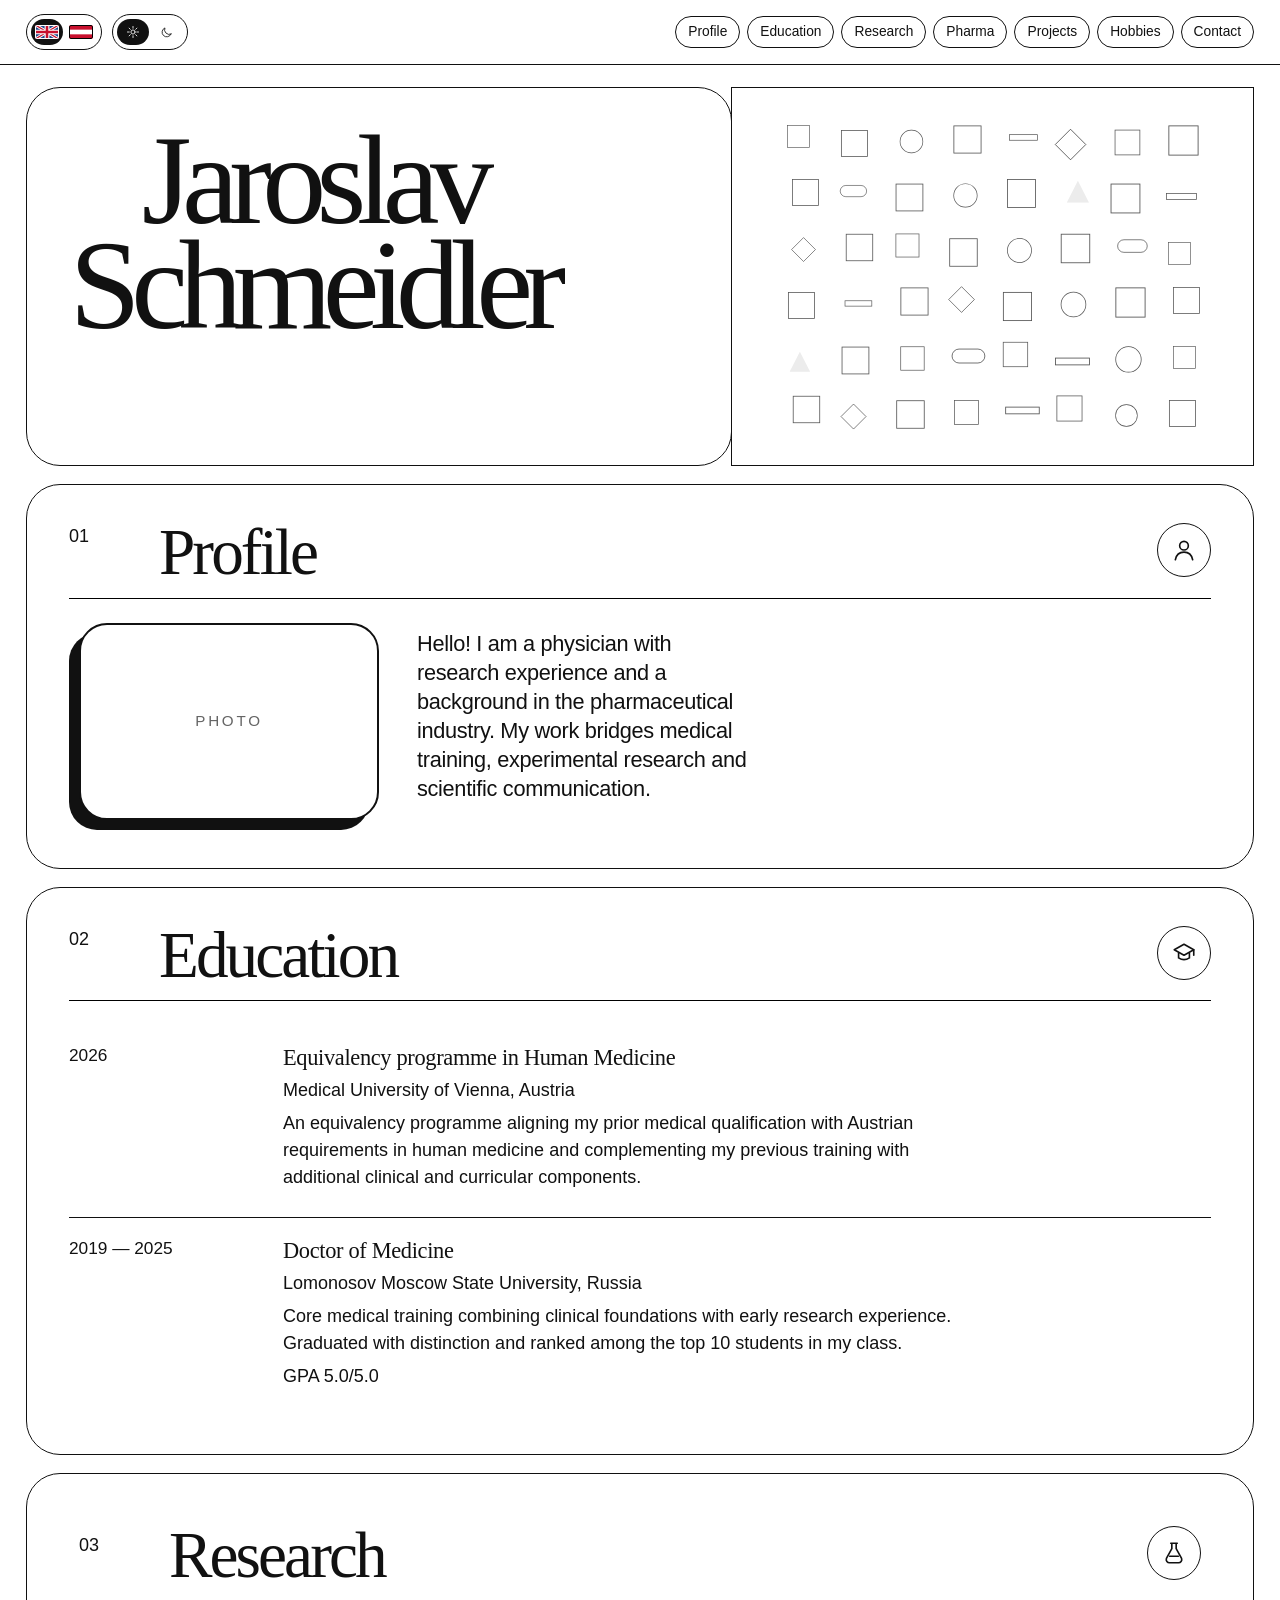
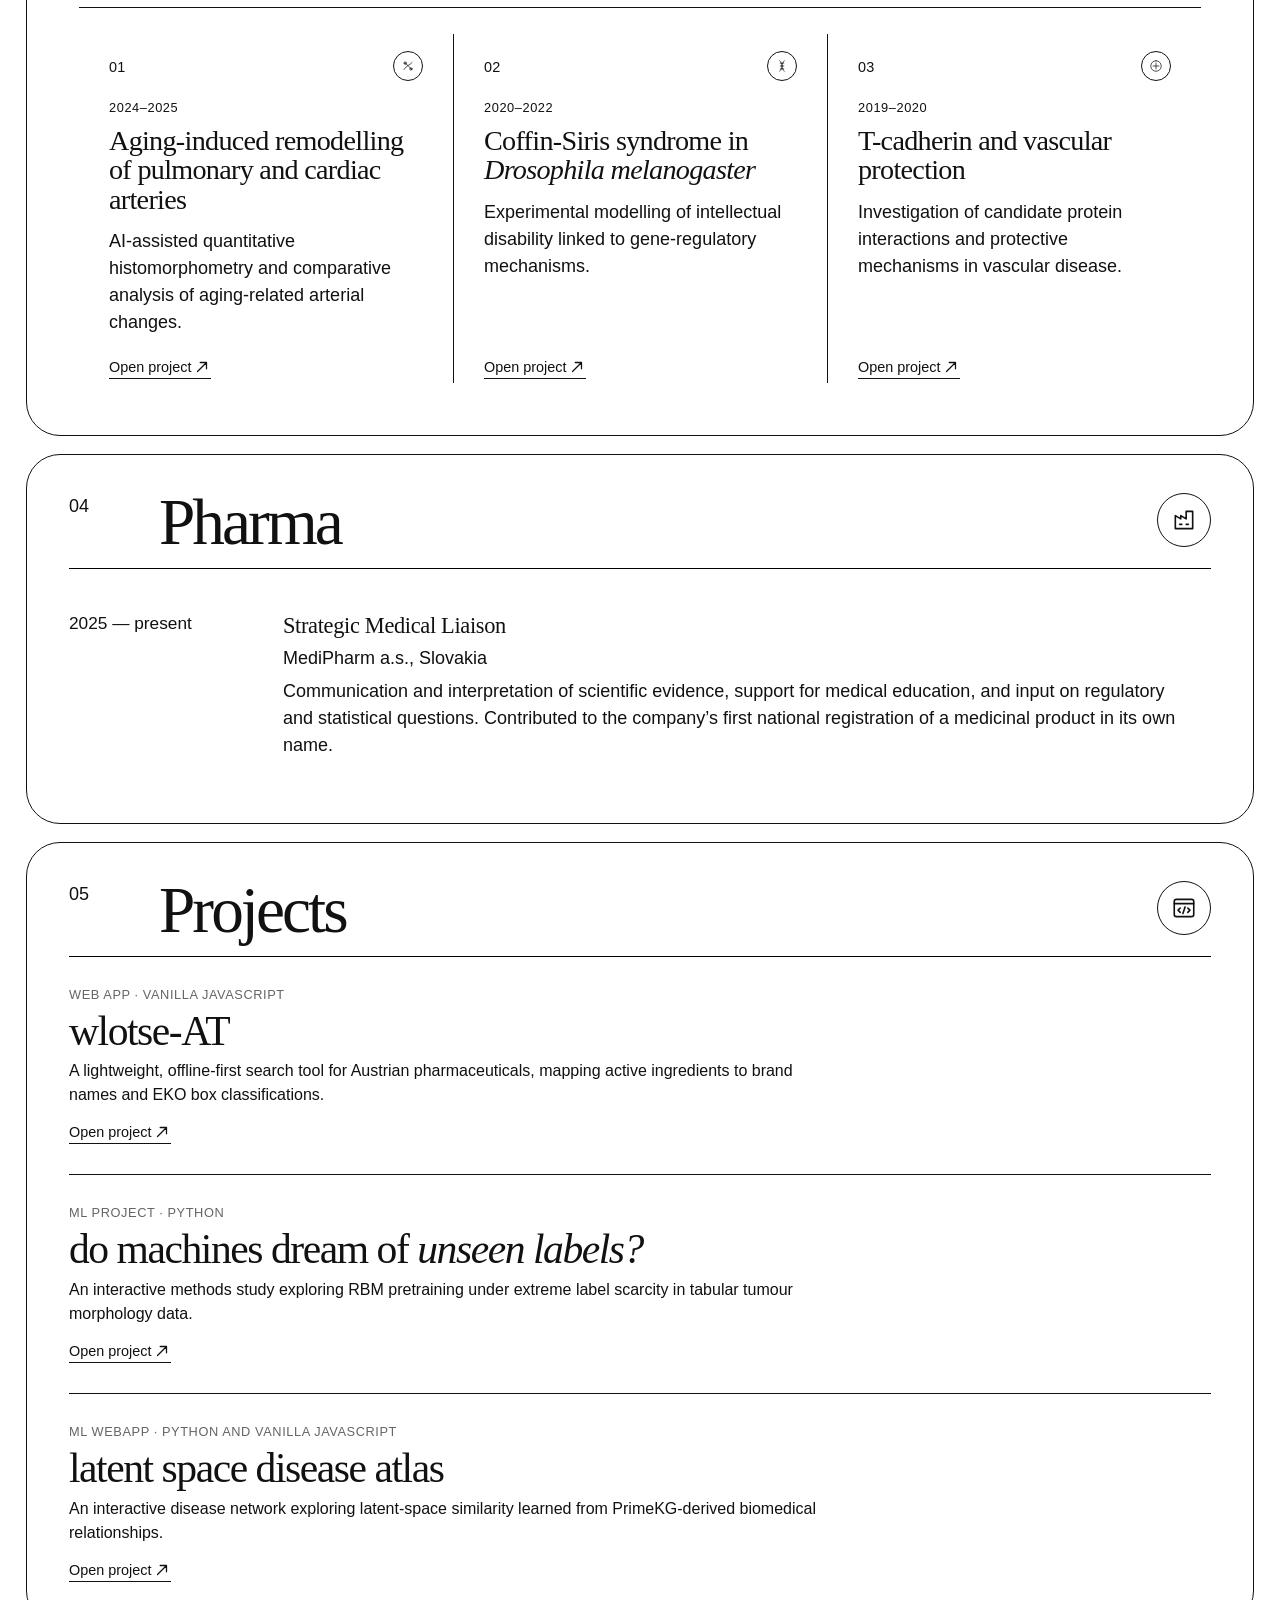
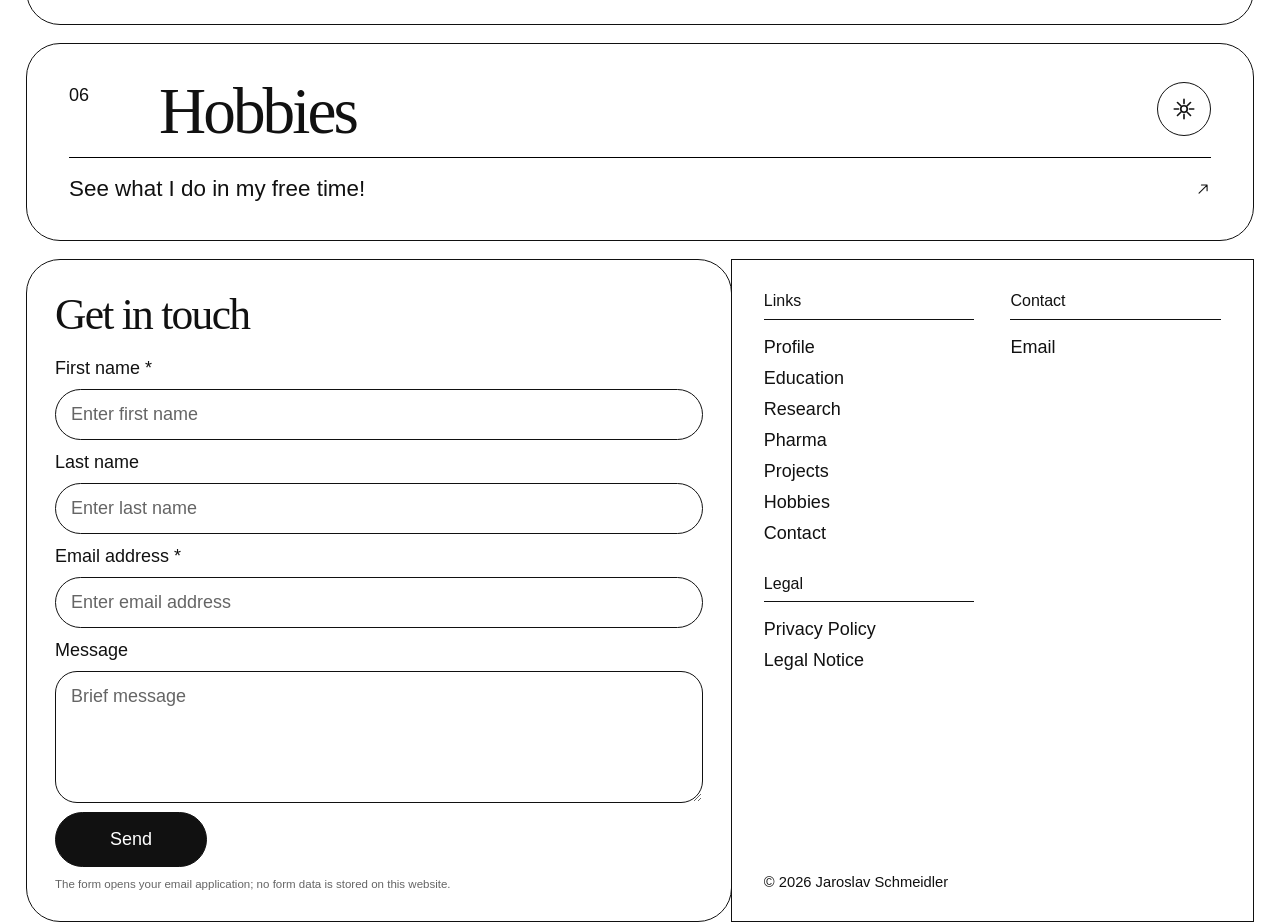
==== commit ff55904d: "Update index.html" ====
--- a/index.html
+++ b/index.html
@@ -240,8 +240,19 @@
         <p>AI-assisted quantitative histomorphometry and comparative analysis of aging-related arterial changes.</p>
         <span class="open">
             Open project
-            <svg class="arrow-icon" viewBox="0 0 20 20" aria-hidden="true" focusable="false">
-              <path d="M5 15L15 5M8 5h7v7" />
+            <svg
+              aria-hidden="true"
+              focusable="false"
+              viewBox="0 0 20 20"
+              width="18"
+              height="18"
+              fill="none"
+              stroke="currentColor"
+              stroke-width="1.4"
+              stroke-linecap="round"
+              stroke-linejoin="round"
+            >
+              <path d="M5 15L15 5M8 5h7v7"></path>
             </svg>
           </span>
       </a>
@@ -259,8 +270,19 @@
         <p>Experimental modelling of intellectual disability linked to gene-regulatory mechanisms.</p>
         <span class="open">
             Open project
-            <svg class="arrow-icon" viewBox="0 0 20 20" aria-hidden="true" focusable="false">
-              <path d="M5 15L15 5M8 5h7v7" />
+              <svg
+              aria-hidden="true"
+              focusable="false"
+              viewBox="0 0 20 20"
+              width="18"
+              height="18"
+              fill="none"
+              stroke="currentColor"
+              stroke-width="1.4"
+              stroke-linecap="round"
+              stroke-linejoin="round"
+            >
+              <path d="M5 15L15 5M8 5h7v7"></path>
             </svg>
           </span>
       </a>
@@ -278,8 +300,19 @@
         <p>Investigation of candidate protein interactions and protective mechanisms in vascular disease.</p>
         <span class="open">
             Open project
-            <svg class="arrow-icon" viewBox="0 0 20 20" aria-hidden="true" focusable="false">
-              <path d="M5 15L15 5M8 5h7v7" />
+              <svg
+              aria-hidden="true"
+              focusable="false"
+              viewBox="0 0 20 20"
+              width="18"
+              height="18"
+              fill="none"
+              stroke="currentColor"
+              stroke-width="1.4"
+              stroke-linecap="round"
+              stroke-linejoin="round"
+            >
+              <path d="M5 15L15 5M8 5h7v7"></path>
             </svg>
           </span>
       </a>
@@ -338,8 +371,19 @@
           </span>
           <span class="open">
             Open project
-            <svg class="arrow-icon" viewBox="0 0 20 20" aria-hidden="true" focusable="false">
-              <path d="M5 15L15 5M8 5h7v7" />
+              <svg
+              aria-hidden="true"
+              focusable="false"
+              viewBox="0 0 20 20"
+              width="18"
+              height="18"
+              fill="none"
+              stroke="currentColor"
+              stroke-width="1.4"
+              stroke-linecap="round"
+              stroke-linejoin="round"
+            >
+              <path d="M5 15L15 5M8 5h7v7"></path>
             </svg>
           </span>
         </span>
@@ -354,8 +398,19 @@
           </span>
           <span class="open">
             Open project
-            <svg class="arrow-icon" viewBox="0 0 20 20" aria-hidden="true" focusable="false">
-              <path d="M5 15L15 5M8 5h7v7" />
+              <svg
+              aria-hidden="true"
+              focusable="false"
+              viewBox="0 0 20 20"
+              width="18"
+              height="18"
+              fill="none"
+              stroke="currentColor"
+              stroke-width="1.4"
+              stroke-linecap="round"
+              stroke-linejoin="round"
+            >
+              <path d="M5 15L15 5M8 5h7v7"></path>
             </svg>
           </span>
         </span>
@@ -370,8 +425,19 @@
           </span>
           <span class="open">
             Open project
-            <svg class="arrow-icon" viewBox="0 0 20 20" aria-hidden="true" focusable="false">
-              <path d="M5 15L15 5M8 5h7v7" />
+              <svg
+              aria-hidden="true"
+              focusable="false"
+              viewBox="0 0 20 20"
+              width="18"
+              height="18"
+              fill="none"
+              stroke="currentColor"
+              stroke-width="1.4"
+              stroke-linecap="round"
+              stroke-linejoin="round"
+            >
+              <path d="M5 15L15 5M8 5h7v7"></path>
             </svg>
           </span>
         </span>
--- a/style.css
+++ b/style.css
@@ -4508,3 +4508,18 @@
     padding-top: 24px !important;
   }
 }
+
+@media (min-width: 951px) {
+  .site-header .site-nav {
+    gap: 7px !important;
+  }
+
+  .site-header .site-nav a {
+    padding: 8px 12px !important;
+    font-family: "Helvetica Neue", Helvetica, Arial, "Segoe UI", sans-serif !important;
+    font-size: .86rem !important;
+    font-weight: 500 !important;
+    line-height: 1 !important;
+    letter-spacing: normal !important;
+  }
+}
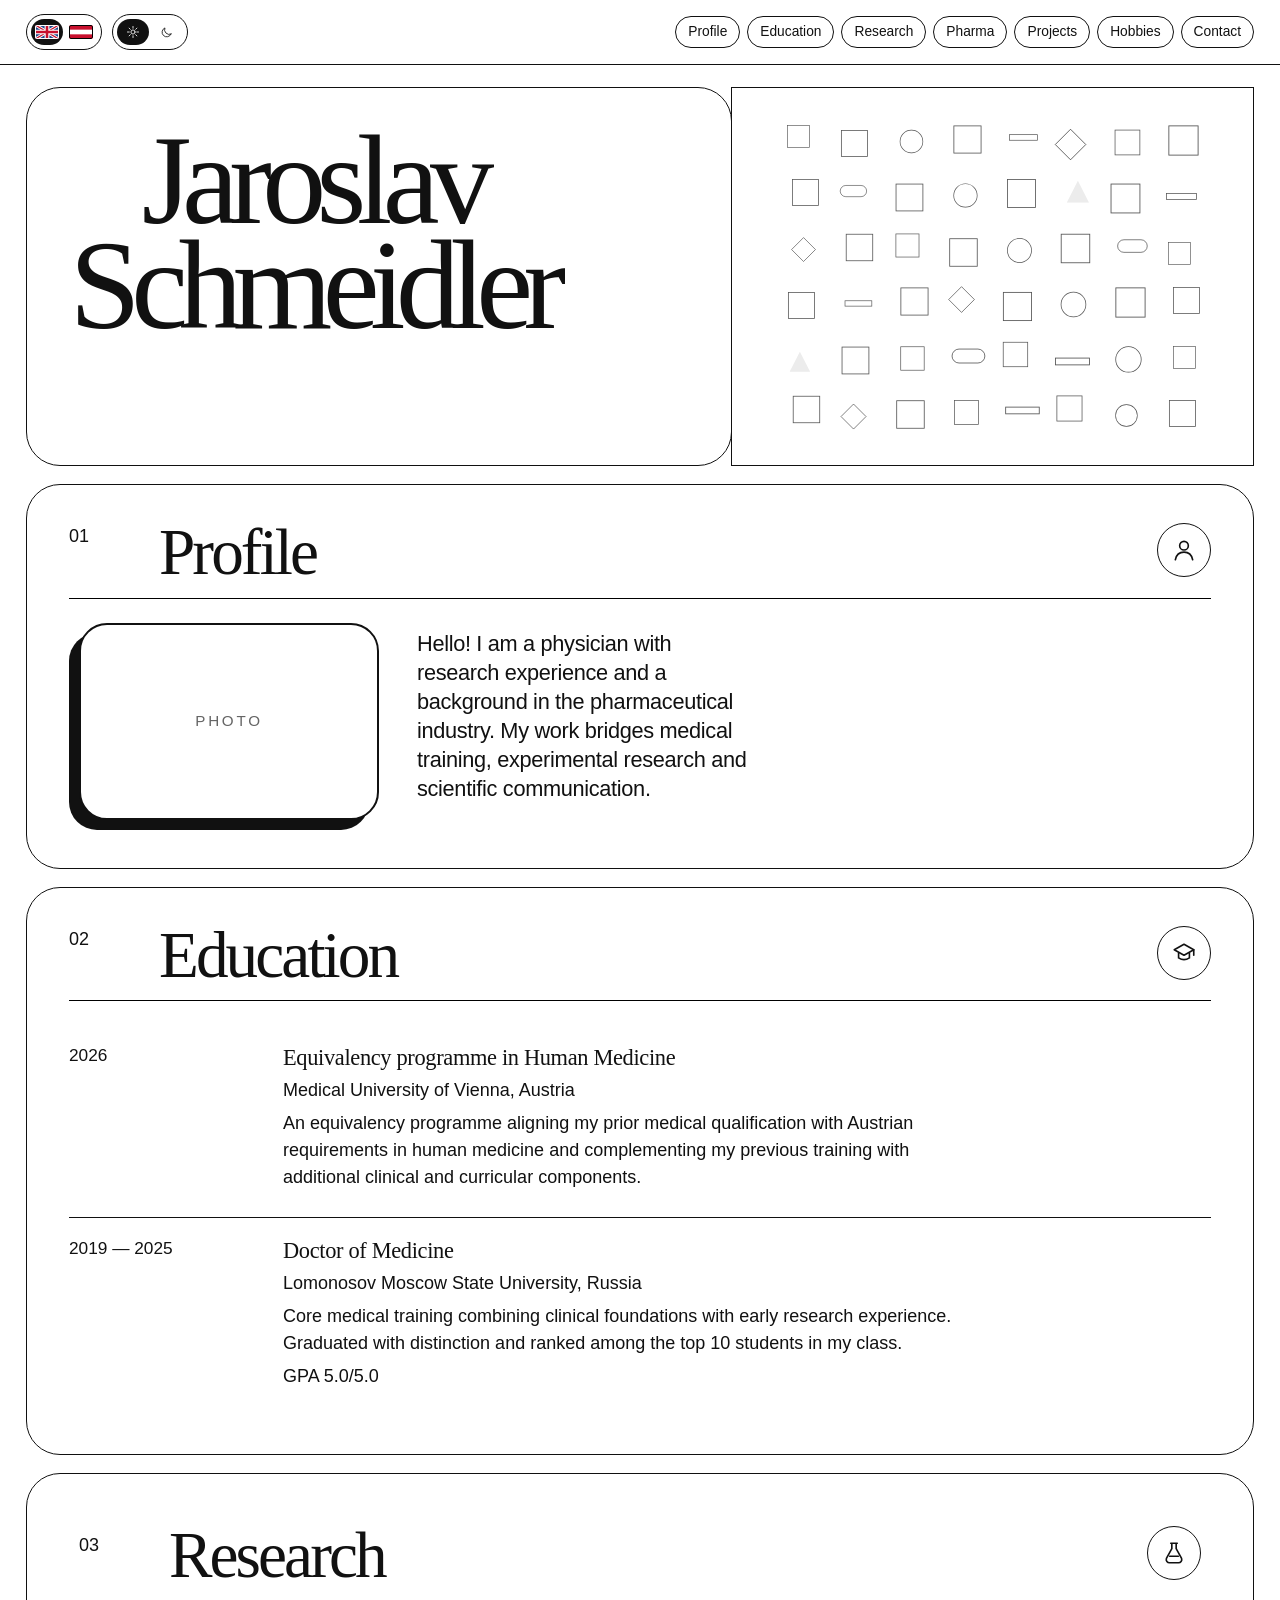
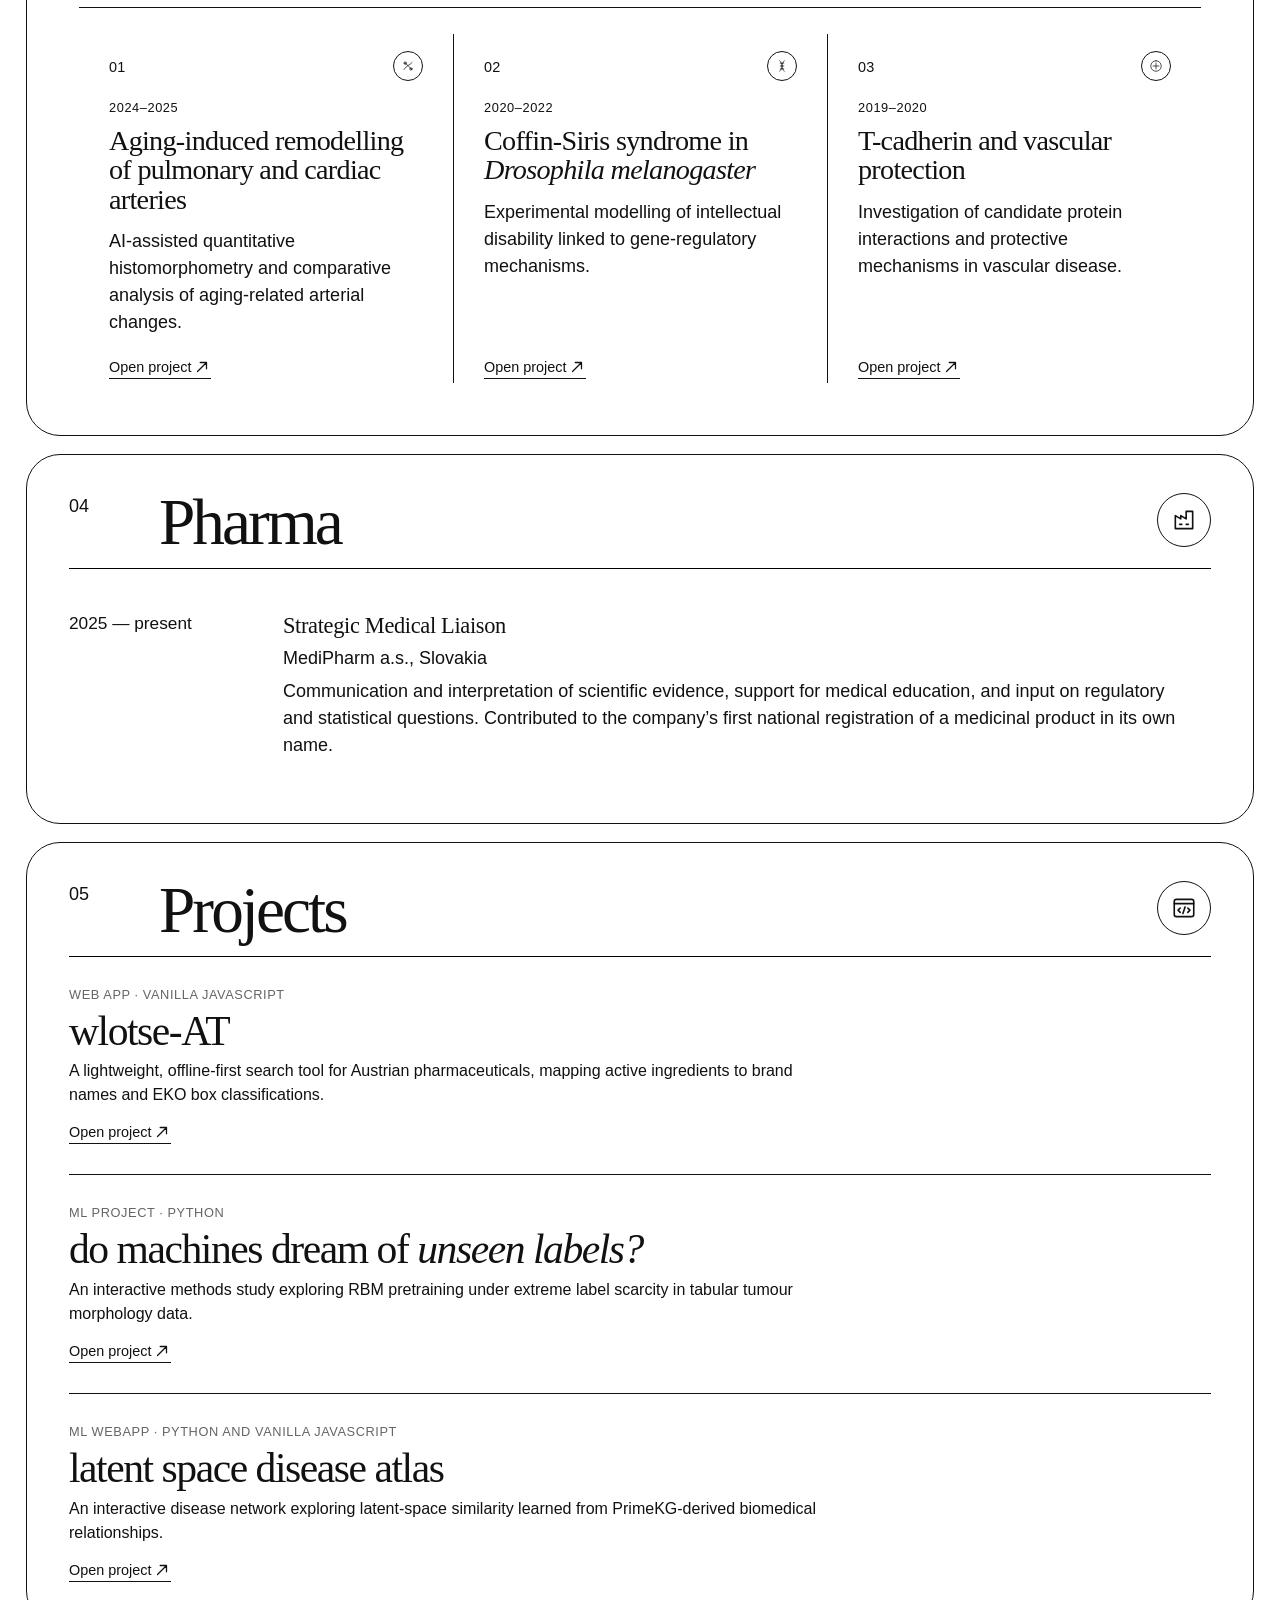
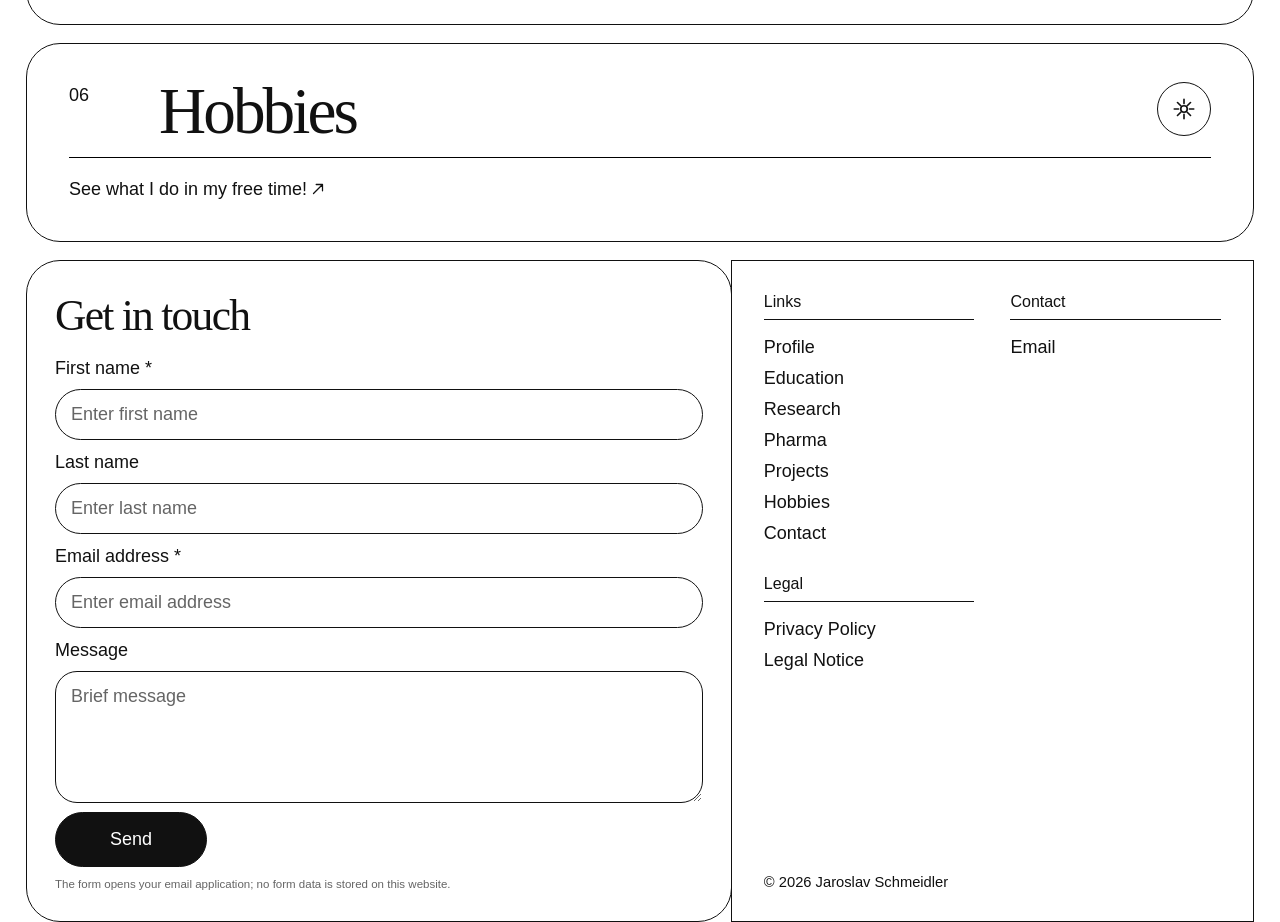
==== commit eb20e965: "Update index.html" ====
--- a/index.html
+++ b/index.html
@@ -457,11 +457,23 @@
         </span>
     </div>
 
-    <a class="hobby-callout" href="hobbies.html">
+    <a class="open" href="hobbies.html">
       <span>See what I do in my free time!</span>
-      <svg class="arrow-icon" viewBox="0 0 20 20" aria-hidden="true" focusable="false">
-        <path d="M5 15L15 5M8 5h7v7" />
-      </svg>
+            <svg
+              aria-hidden="true"
+              focusable="false"
+              viewBox="0 0 20 20"
+              width="18"
+              height="18"
+              fill="none"
+              stroke="currentColor"
+              stroke-width="1.4"
+              stroke-linecap="round"
+              stroke-linejoin="round"
+            >
+              <path d="M5 15L15 5M8 5h7v7"></path>
+            </svg>
+          </span>
     </a>
   </section>
 
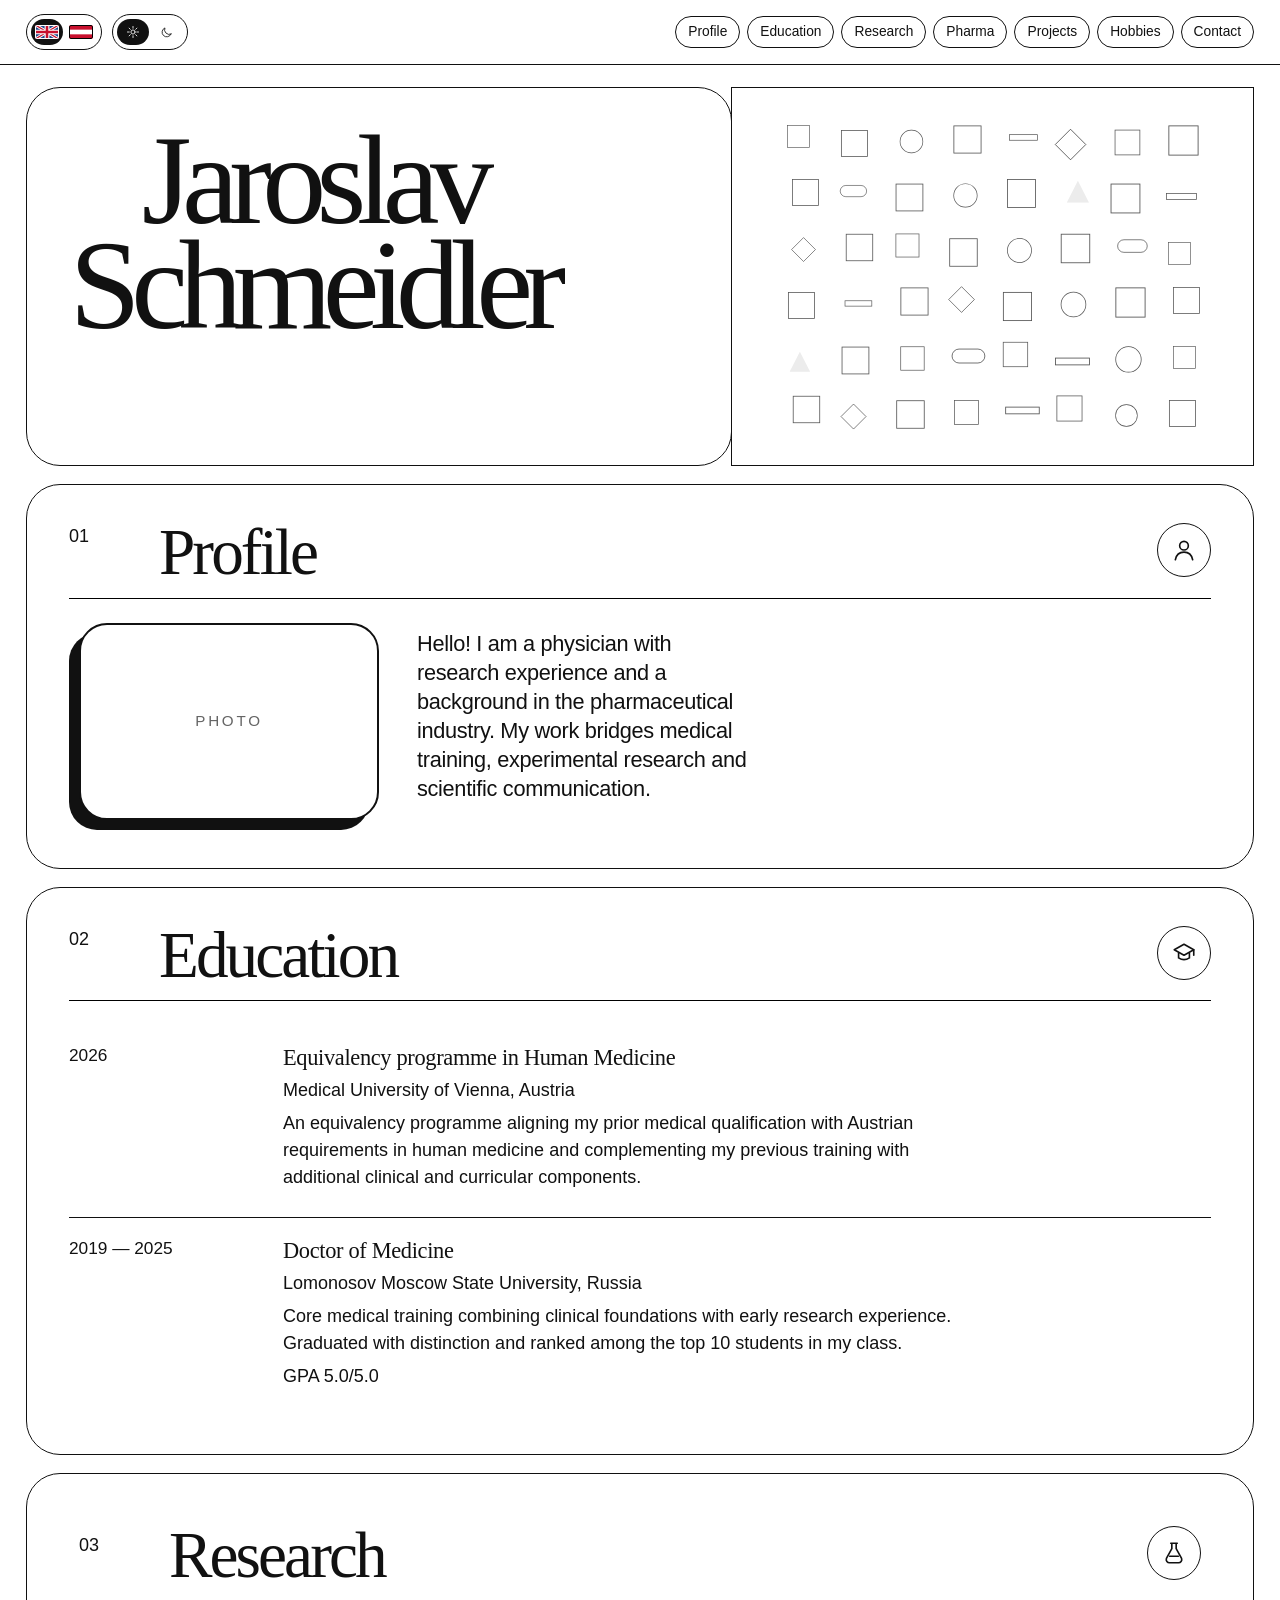
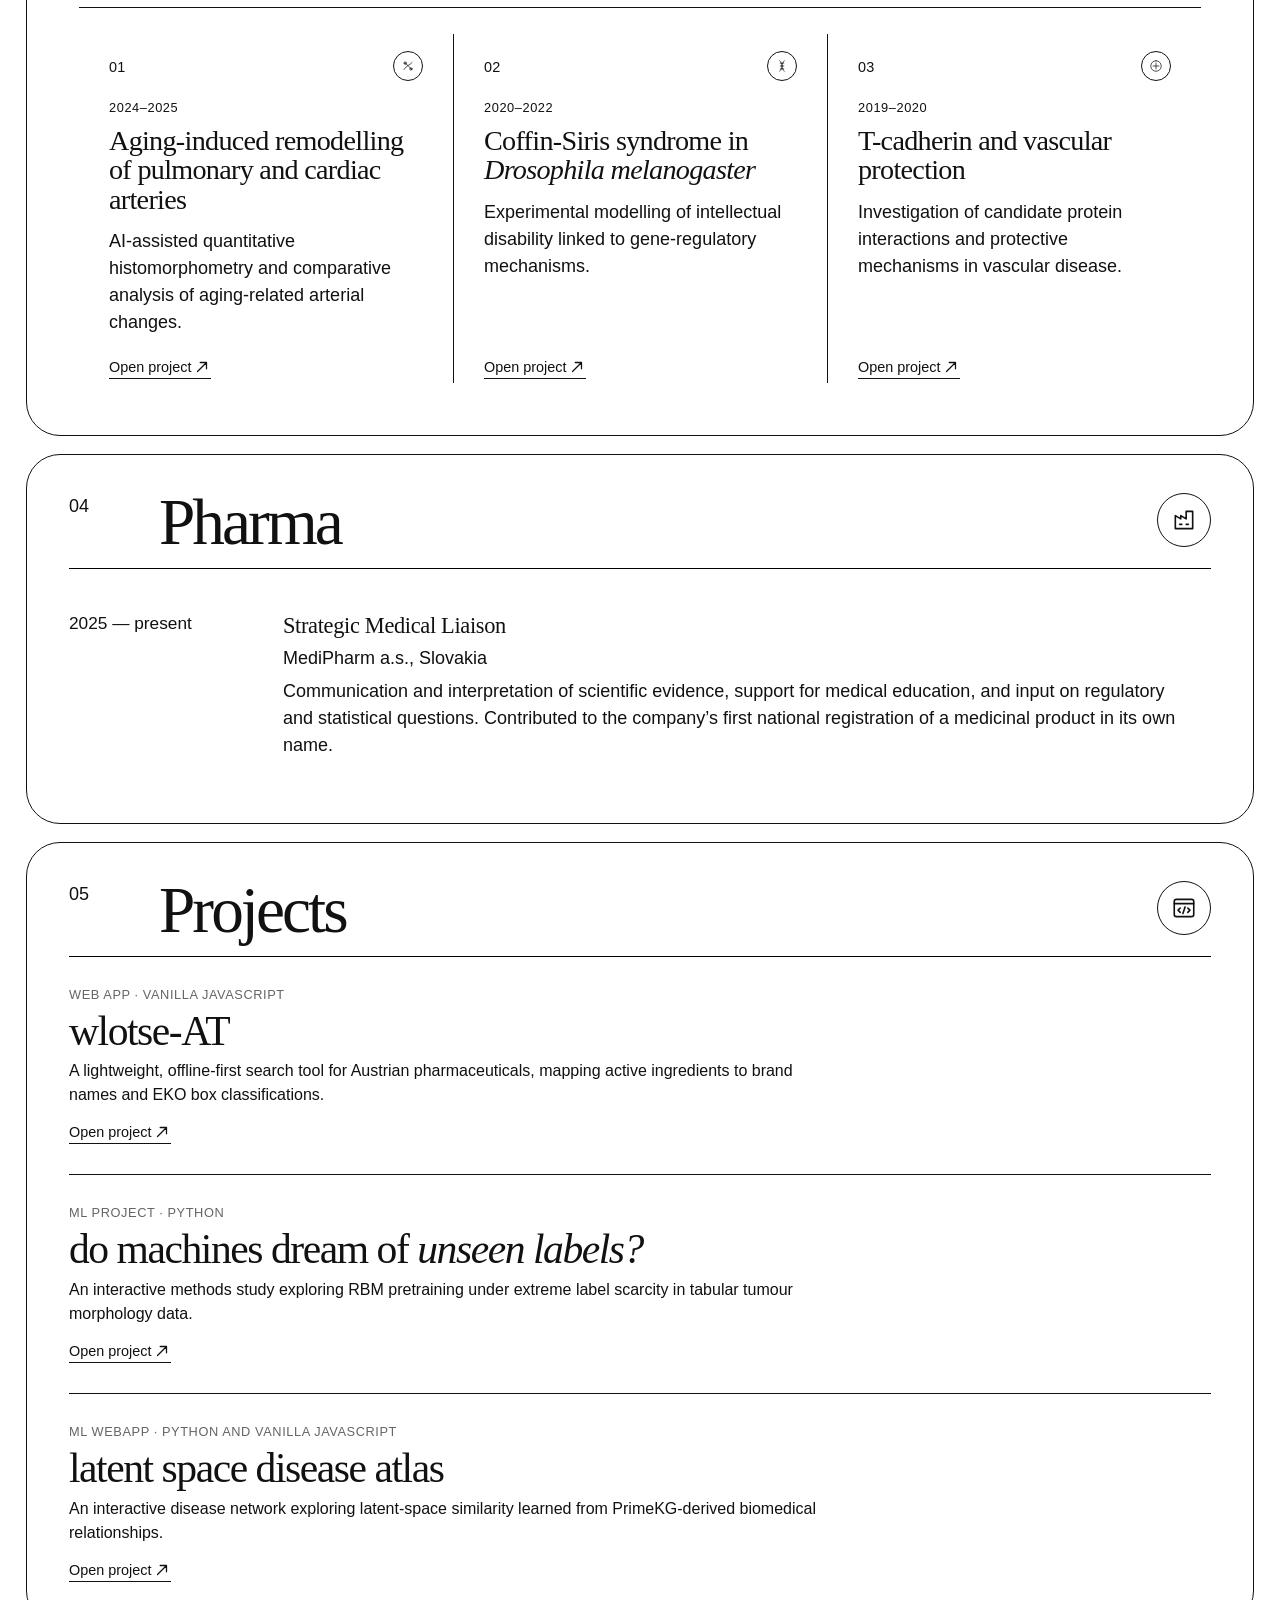
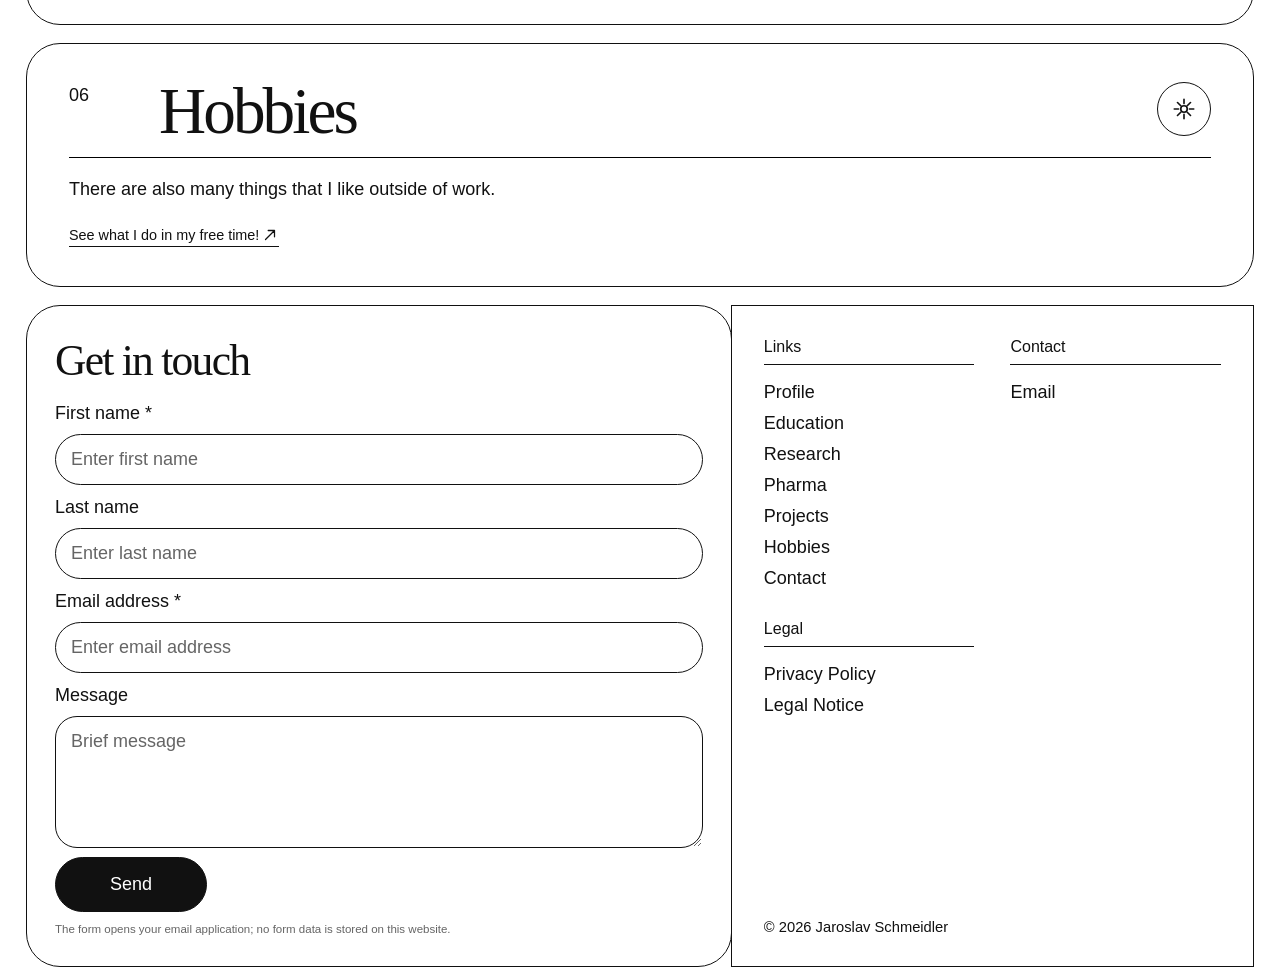
==== commit a241c579: "Update index.html" ====
--- a/index.html
+++ b/index.html
@@ -456,24 +456,24 @@
           </svg>
         </span>
     </div>
-
-    <a class="open" href="hobbies.html">
+    
+    <p>There are also many things that I like outside of work.</p>
+    <a class="open hobby-open" href="hobbies.html">
       <span>See what I do in my free time!</span>
-            <svg
-              aria-hidden="true"
-              focusable="false"
-              viewBox="0 0 20 20"
-              width="18"
-              height="18"
-              fill="none"
-              stroke="currentColor"
-              stroke-width="1.4"
-              stroke-linecap="round"
-              stroke-linejoin="round"
-            >
-              <path d="M5 15L15 5M8 5h7v7"></path>
-            </svg>
-          </span>
+      <svg
+        aria-hidden="true"
+        focusable="false"
+        viewBox="0 0 20 20"
+        width="18"
+        height="18"
+        fill="none"
+        stroke="currentColor"
+        stroke-width="1.4"
+        stroke-linecap="round"
+        stroke-linejoin="round"
+      >
+        <path d="M5 15L15 5M8 5h7v7"></path>
+      </svg>
     </a>
   </section>
 
--- a/style.css
+++ b/style.css
@@ -4523,3 +4523,13 @@
     letter-spacing: normal !important;
   }
 }
+
+.hobby-open{
+  font-family:var(--font-sans) !important;
+  font-size:.9rem !important;
+  line-height:1.25 !important;
+  font-weight:500 !important;
+  width:max-content;
+  border-bottom:1px solid var(--page-line);
+  padding-bottom:2px;
+}
